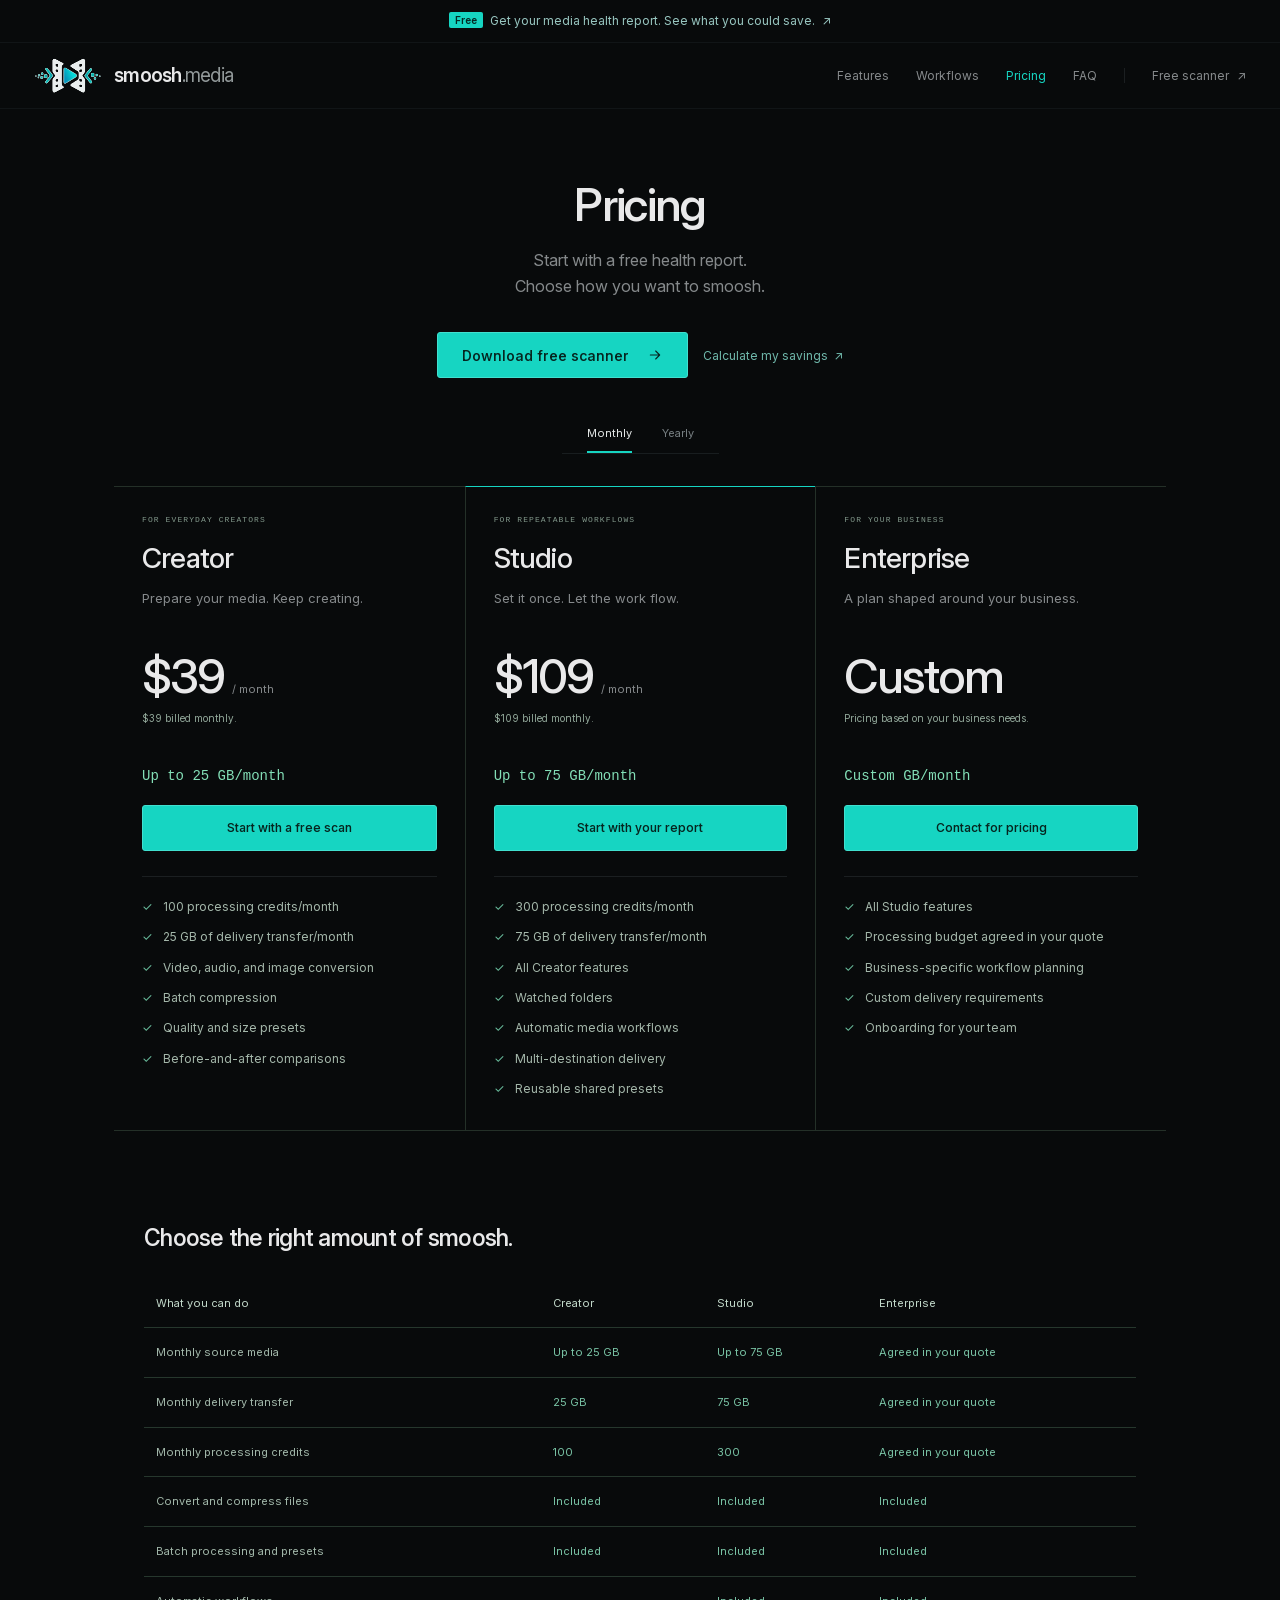
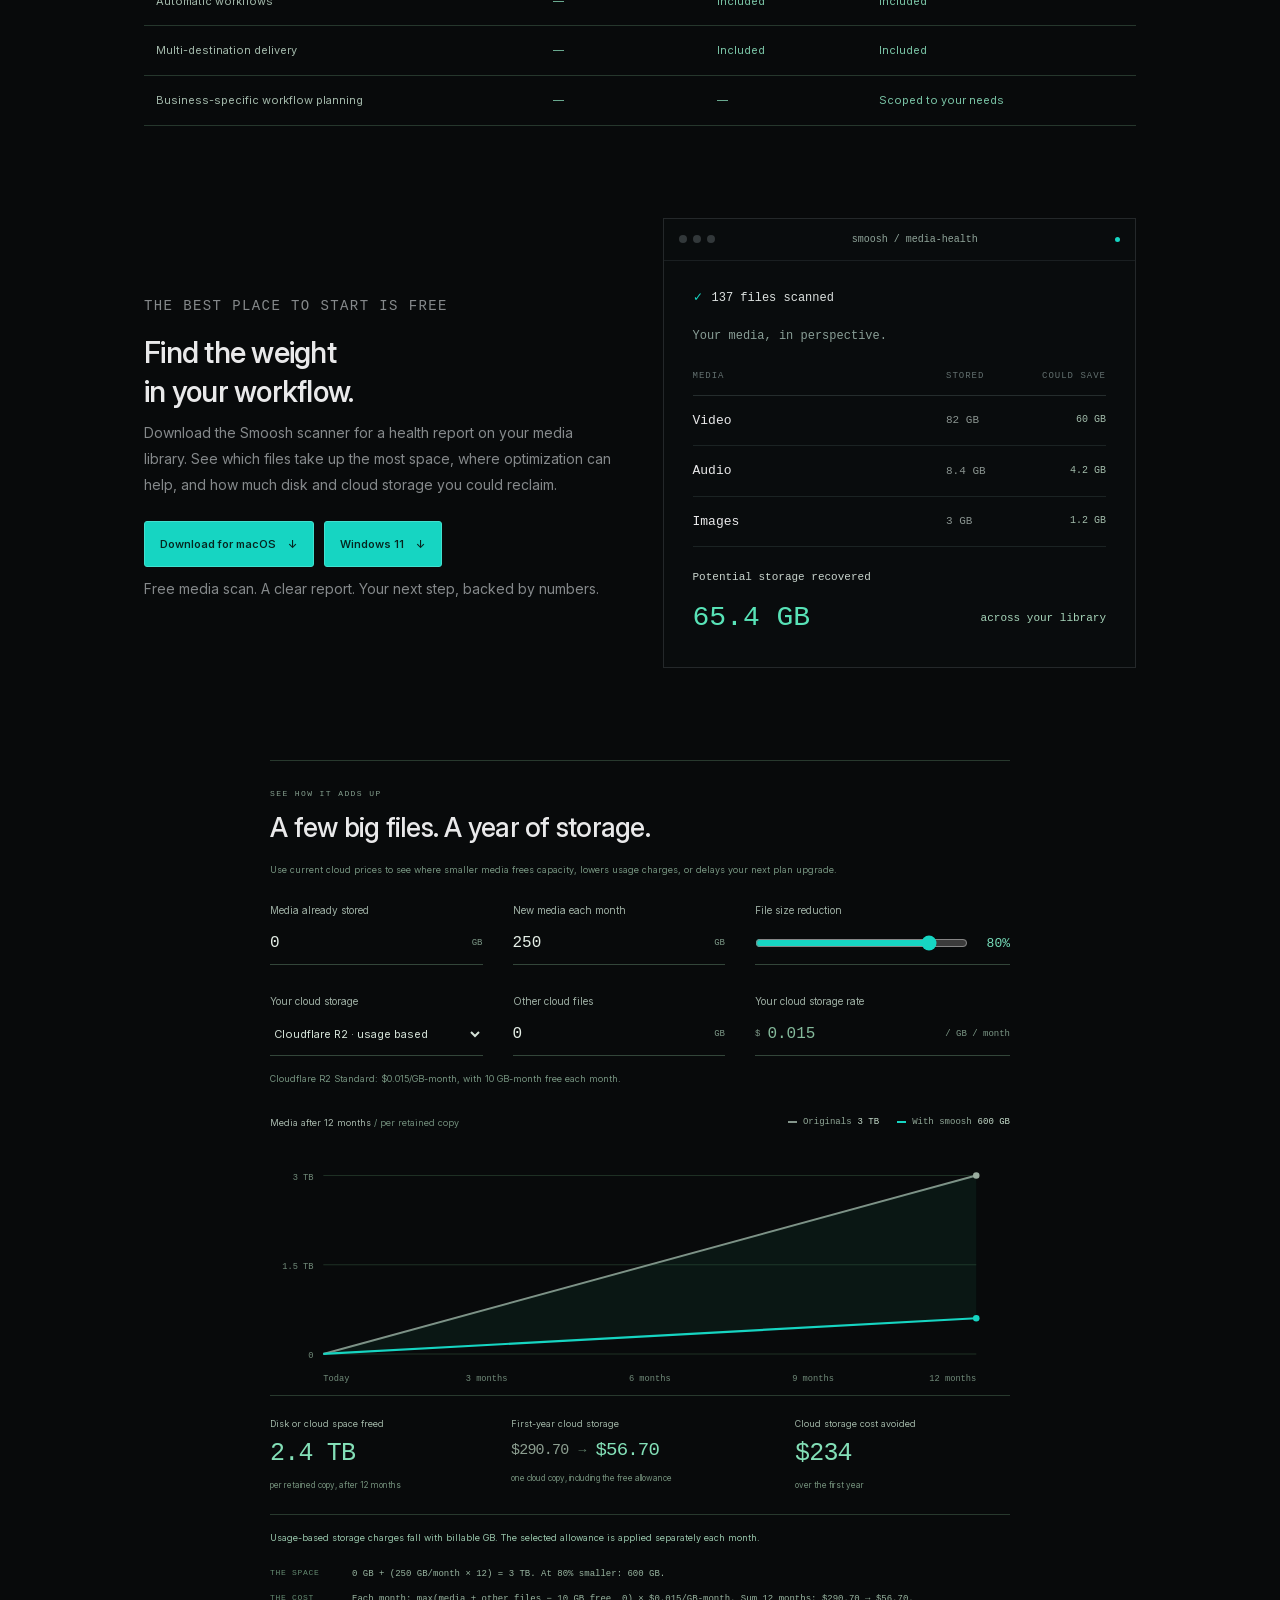
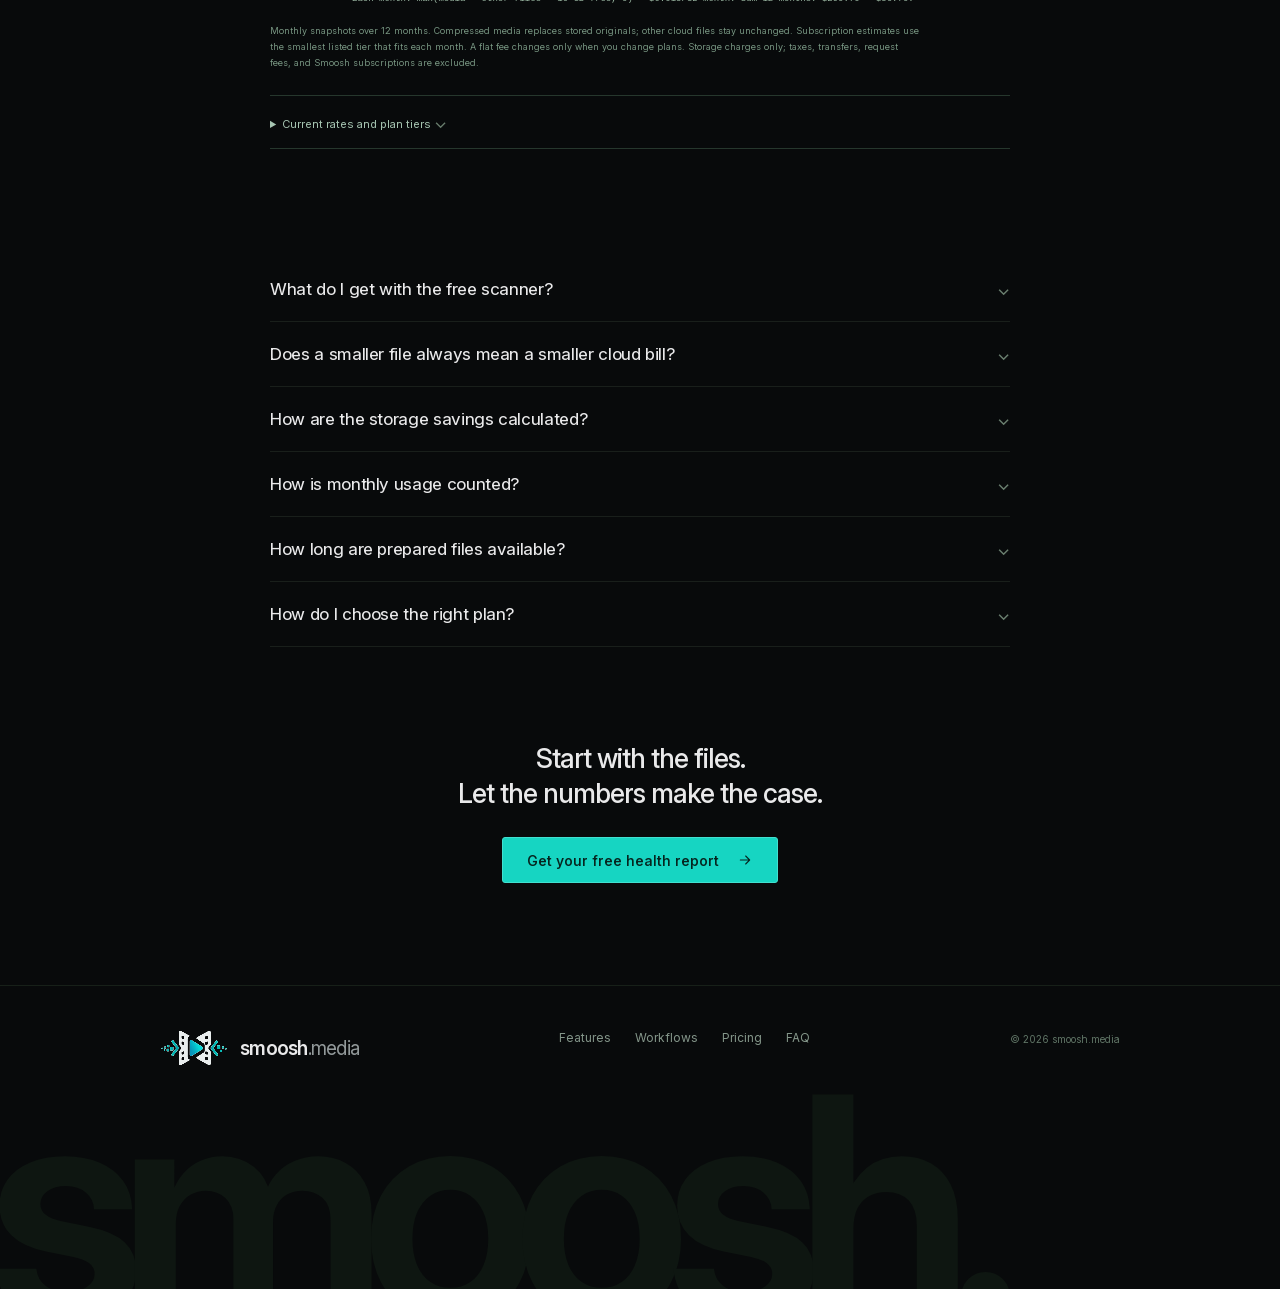
==== pricing.html @ 04876d86 "Publish approved pricing plans, storage calculator, and free scanner promotion" ====
<!doctype html>
<html lang="en">
<head>
  <meta charset="utf-8">
  <meta name="viewport" content="width=device-width, initial-scale=1">
  <meta name="color-scheme" content="dark">
  <meta name="theme-color" content="#090b0c">
  <title>Pricing & free media health scan — smoosh.media</title>
  <meta name="description" content="Convert, compress, and deliver video, audio, and images. Automatically. Start with a free media health report. Compare Smoosh plans and calculate your storage savings.">
  <link rel="canonical" href="https://smoosh.media/pricing.html">
  <meta property="og:type" content="website">
  <meta property="og:site_name" content="smoosh.media">
  <meta property="og:title" content="Pricing & free media health scan — smoosh.media">
  <meta property="og:description" content="Convert, compress, and deliver video, audio, and images. Automatically. Start with a free media health report. Compare Smoosh plans and calculate your storage savings.">
  <meta property="og:url" content="https://smoosh.media/pricing.html">
  <meta property="og:image" content="https://smoosh.media/assets/logo.jpg">
  <meta property="og:image:alt" content="smoosh.media logo: a teal play button between charcoal film strips">
  <meta property="og:image:width" content="1254">
  <meta property="og:image:height" content="1254">
  <meta name="twitter:card" content="summary">
  <link rel="icon" type="image/jpeg" href="assets/logo.jpg">
  <link rel="stylesheet" href="styles.css">
  <script src="pricing.js" defer></script>
</head>
<body>
  <svg class="icon-library" xmlns="http://www.w3.org/2000/svg" aria-hidden="true">
    <symbol id="icon-arrow" viewBox="0 0 24 24"><path d="M5 12h14m-6-6 6 6-6 6"/></symbol>
    <symbol id="icon-video" viewBox="0 0 24 24"><rect x="3" y="5" width="18" height="14" rx="3"/><path d="m10 9 5 3-5 3Z"/></symbol>
    <symbol id="icon-audio" viewBox="0 0 24 24"><path d="M4 10v4m4-7v10m4-14v18m4-14v10m4-7v4"/></symbol>
    <symbol id="icon-image" viewBox="0 0 24 24"><rect x="3" y="3" width="18" height="18" rx="3"/><circle cx="8" cy="8" r="1"/><path d="m3 17 6-6 4 4 3-3 5 5"/></symbol>
    <symbol id="icon-check" viewBox="0 0 24 24"><path d="m5 12 4 4L19 6"/></symbol>
    <symbol id="icon-replay" viewBox="0 0 24 24"><path d="M4 10a8 8 0 1 1 1 7M4 4v6h6"/></symbol>
    <symbol id="icon-github" viewBox="0 0 24 24"><path d="M9 19c-4 1-4-2-6-2m13 5v-3.5c0-1-.3-1.7-.8-2.2 2.8-.3 5.8-1.4 5.8-6.3a5 5 0 0 0-1.3-3.5c.1-.4.6-1.7-.1-3.5 0 0-1.1-.4-3.6 1.3a12 12 0 0 0-6 0C6.5 2.6 5.4 3 5.4 3c-.7 1.8-.2 3.1-.1 3.5A5 5 0 0 0 4 10c0 4.9 3 6 5.8 6.3-.5.5-.8 1.2-.8 2.2V22"/></symbol>
  </svg>
  <a class="skip-link" href="#main">Skip to content</a>
  <div class="announcement"><a href="#free-scan"><span class="new-label">Free</span> Get your media health report. See what you could save. <span aria-hidden="true">↗</span></a></div>
  <header class="site-header">
    <a class="brand" href="./" aria-label="smoosh.media home"><span class="brand-logo" aria-hidden="true"><img src="assets/logo-dark.svg" alt="" width="1080" height="560" decoding="async"></span>smoosh<span class="brand-domain">.media</span></a>
    <nav aria-label="Main navigation"><a href="./#compress">Features</a><a href="./#automate">Workflows</a><a href="pricing.html" aria-current="page">Pricing</a><a href="#faq">FAQ</a><a class="nav-start" href="#free-scan">Free scanner <span aria-hidden="true">↗</span></a></nav>
  </header>
  <main id="main">
    <section class="hero" id="pricing-hero" aria-labelledby="pricing-title">
      <h1 id="pricing-title">Pricing</h1><p>Start with a free health report.<br>Choose how you want to smoosh.</p>
      <div class="hero-actions"><a class="button" href="#free-scan">Download free scanner <svg class="icon" aria-hidden="true"><use href="#icon-arrow"/></svg></a><a class="inline-link" href="#storage-savings">Calculate my savings <span aria-hidden="true">↗</span></a></div>
    </section>
    <div class="workspace-tabs" id="billing" role="group" aria-label="Smoosh billing period"><button type="button" data-billing="monthly" aria-pressed="true">Monthly</button><button type="button" data-billing="annual" aria-pressed="false">Yearly</button></div>
    <section class="use-cases content-width" id="plans" aria-label="Compare Smoosh plans">
      <article class="use-case"><span class="use-case-label">FOR EVERYDAY CREATORS</span><h2>Creator</h2><p>Prepare your media. Keep creating.</p><p class="plan-price"><strong data-plan="creator">$39</strong><span>/ month</span></p><small data-billing-note="creator">$39 billed monthly.</small><p data-allowance="creator">Up to 25 GB/month</p><a class="button" href="#free-scan">Start with a free scan</a><ul><li>100 processing credits/month</li><li>25 GB of delivery transfer/month</li><li>Video, audio, and image conversion</li><li>Batch compression</li><li>Quality and size presets</li><li>Before-and-after comparisons</li></ul></article>
      <article class="use-case"><span class="use-case-label">FOR REPEATABLE WORKFLOWS</span><h2>Studio</h2><p>Set it once. Let the work flow.</p><p class="plan-price"><strong data-plan="studio">$109</strong><span>/ month</span></p><small data-billing-note="studio">$109 billed monthly.</small><p data-allowance="studio">Up to 75 GB/month</p><a class="button" href="#free-scan">Start with your report</a><ul><li>300 processing credits/month</li><li>75 GB of delivery transfer/month</li><li>All Creator features</li><li>Watched folders</li><li>Automatic media workflows</li><li>Multi-destination delivery</li><li>Reusable shared presets</li></ul></article>
      <article class="use-case" id="enterprise-plan"><span class="use-case-label">FOR YOUR BUSINESS</span><h2>Enterprise</h2><p>A plan shaped around your business.</p><p class="plan-price"><strong>Custom</strong></p><small>Pricing based on your business needs.</small><p data-allowance="enterprise">Custom GB/month</p><a class="button" data-enterprise-contact href="mailto:pricing@smoosh.media?subject=Enterprise%20pricing">Contact for pricing</a><ul><li>All Studio features</li><li>Processing budget agreed in your quote</li><li>Business-specific workflow planning</li><li>Custom delivery requirements</li><li>Onboarding for your team</li></ul></article>
    </section>
    <section class="content-width feature-section" id="plan-comparison" aria-labelledby="comparison-title"><div class="feature-copy"><h2 id="comparison-title">Choose the right amount of smoosh.</h2></div><div class="comparison-scroll" tabindex="0"><table><thead><tr><th scope="col">What you can do</th><th scope="col">Creator</th><th scope="col">Studio</th><th scope="col">Enterprise</th></tr></thead><tbody><tr><th scope="row">Monthly source media</th><td>Up to 25 GB</td><td>Up to 75 GB</td><td>Agreed in your quote</td></tr><tr><th scope="row">Monthly delivery transfer</th><td>25 GB</td><td>75 GB</td><td>Agreed in your quote</td></tr><tr><th scope="row">Monthly processing credits</th><td>100</td><td>300</td><td>Agreed in your quote</td></tr><tr><th scope="row">Convert and compress files</th><td>Included</td><td>Included</td><td>Included</td></tr><tr><th scope="row">Batch processing and presets</th><td>Included</td><td>Included</td><td>Included</td></tr><tr><th scope="row">Automatic workflows</th><td>—</td><td>Included</td><td>Included</td></tr><tr><th scope="row">Multi-destination delivery</th><td>—</td><td>Included</td><td>Included</td></tr><tr><th scope="row">Business-specific workflow planning</th><td>—</td><td>—</td><td>Scoped to your needs</td></tr></tbody></table></div></section>
    <section class="feature-section content-width" id="free-scan" aria-labelledby="scan-title">
      <div class="feature-copy"><p class="storage-eyebrow">THE BEST PLACE TO START IS FREE</p><h2 id="scan-title">Find the weight<br>in your workflow.</h2><p>Download the Smoosh scanner for a health report on your media library. See which files take up the most space, where optimization can help, and how much disk and cloud storage you could reclaim.</p><div class="hero-actions"><a class="button" href="https://downloads.smoosh.media/smoosh-scan-macos.dmg">Download for macOS <span aria-hidden="true">↓</span></a><a class="button" href="https://downloads.smoosh.media/smoosh-scan-windows-11.exe">Windows 11 <span aria-hidden="true">↓</span></a></div><p class="storage-model-note">Free media scan. A clear report. Your next step, backed by numbers.</p></div>
      <div class="workflow-screen" aria-label="Media health report example"><div class="window-bar"><span class="window-dots" aria-hidden="true"><i></i><i></i><i></i></span><h3>smoosh / media-health</h3><span class="status-dot" aria-hidden="true"></span></div><div class="terminal-body"><p class="terminal-command"><span aria-hidden="true">✓</span> 137 files scanned</p><p class="terminal-heading">Your media, in perspective.</p><div class="queue"><div class="queue-header"><span>MEDIA</span><span>STORED</span><span>COULD SAVE</span></div><div class="queue-row"><span>Video</span><span class="queue-size">82 GB</span><span class="queue-state">60 GB</span></div><div class="queue-row"><span>Audio</span><span class="queue-size">8.4 GB</span><span class="queue-state">4.2 GB</span></div><div class="queue-row"><span>Images</span><span class="queue-size">3 GB</span><span class="queue-state">1.2 GB</span></div></div><div class="terminal-result"><p>Potential storage recovered</p><p class="result-sizes"><strong>65.4 GB</strong><span class="saved-label">across your library</span></p></div></div></div>
    </section>
    <section class="feature-section content-width" id="pricing-savings" aria-label="Storage savings calculator">
      <div class="storage-calculator" id="storage-savings" aria-labelledby="storage-title">
        <p class="storage-eyebrow">SEE HOW IT ADDS UP</p>
        <h2 id="storage-title">A few big files. A year of storage.</h2><p class="storage-model-note">Use current cloud prices to see where smaller media frees capacity, lowers usage charges, or delays your next plan upgrade.</p>
        <div class="storage-inputs">
          <label for="storage-existing">Media already stored<span class="storage-input-line"><input id="storage-existing" type="number" min="0" max="1000000" step="any" value="0" inputmode="decimal"><span>GB</span></span></label>
          <label for="storage-volume">New media each month<span class="storage-input-line"><input id="storage-volume" type="number" min="0" max="1000000" step="any" value="250" inputmode="decimal"><span>GB</span></span></label>
          <label for="storage-reduction">File size reduction<span class="storage-range-line"><input id="storage-reduction" type="range" min="0" max="95" step="1" value="80"><output for="storage-reduction" id="storage-reduction-value">80%</output></span></label>
          <label for="storage-provider">Your cloud storage<span class="storage-input-line"><select id="storage-provider"><option value="r2">Cloudflare R2 · usage based</option><option value="google">Google Drive / Google One</option><option value="icloud">Apple iCloud+</option><option value="dropbox">Dropbox</option><option value="custom">My own usage rate</option></select></span></label>
          <label for="storage-other">Other cloud files<span class="storage-input-line"><input id="storage-other" type="number" min="0" max="1000000" step="any" value="0" inputmode="decimal"><span>GB</span></span></label>
          <label for="storage-rate" id="storage-rate-control">Your cloud storage rate<span class="storage-input-line"><span>$</span><input id="storage-rate" type="number" min="0" max="100" step="any" value="0.015" inputmode="decimal" readonly><span>/ GB / month</span></span></label>
          <div id="storage-flat-control" hidden><span class="use-case-label">MONTH-12 PLAN PRICE</span><p id="storage-monthly-plan-price">Monthly subscription</p><small>Originals → with smoosh. Full plan fees.</small></div>
        </div>
        <p class="storage-model-note" id="storage-provider-details">Cloudflare R2 Standard: $0.015/GB-month, with 10 GB-month free each month.</p>
        <p id="storage-input-status" class="storage-input-status" role="status"></p>
        <details id="storage-custom-plan" hidden><summary>Add your subscription tier <span aria-hidden="true">⌄</span></summary><p class="storage-model-note">Use the capacity and monthly price from your provider for a plan not listed here.</p><div class="storage-inputs"><label for="storage-quoted-capacity">Plan capacity<span class="storage-input-line"><input id="storage-quoted-capacity" type="number" min="1" max="10000000" step="any" placeholder="Capacity in GB" inputmode="decimal"><span>GB</span></span></label><label for="storage-quoted-price">Monthly plan price<span class="storage-input-line"><span>$</span><input id="storage-quoted-price" type="number" min="0" max="1000000" step="any" placeholder="Your monthly fee" inputmode="decimal"></span></label></div></details>
        <figure class="storage-growth">
          <figcaption><span>Media after 12 months <span class="storage-per-copy">/ per retained copy</span></span><span class="storage-legend"><span><i class="original-key"></i>Originals <strong id="storage-original-total">3 TB</strong></span><span><i class="compressed-key"></i>With smoosh <strong id="storage-compressed-total">600 GB</strong></span></span></figcaption>
          <svg class="storage-chart" viewBox="0 0 680 230" role="img" aria-labelledby="storage-chart-title storage-chart-description">
            <title id="storage-chart-title">Storage growth over one year</title>
            <desc id="storage-chart-description">At 250 GB of new media each month and 80% smaller files, original media reaches 3 TB after twelve months. With smoosh it reaches 600 GB.</desc>
            <g class="storage-grid"><path d="M49 28H649M49 110H649M49 192H649"/></g>
            <g class="storage-axis"><text x="40" y="32" text-anchor="end" id="storage-axis-top">3 TB</text><text x="40" y="114" text-anchor="end" id="storage-axis-middle">1.5 TB</text><text x="40" y="196" text-anchor="end">0</text><text x="49" y="217">Today</text><text x="199" y="217" text-anchor="middle">3 months</text><text x="349" y="217" text-anchor="middle">6 months</text><text x="499" y="217" text-anchor="middle">9 months</text><text x="649" y="217" text-anchor="end">12 months</text></g>
            <path class="storage-original-line" d="M49 192L649 28"/>
            <path class="storage-saved-area" id="storage-saved-area" d="M49 192L649 28L649 159.2Z"/>
            <path class="storage-compressed-line" id="storage-compressed-line" d="M49 192L649 159.2"/>
            <circle class="storage-original-dot" cx="649" cy="28" r="3"/><circle class="storage-compressed-dot" id="storage-compressed-dot" cx="649" cy="159.2" r="3"/>
          </svg>
        </figure>
        <div class="storage-results" aria-live="polite" aria-atomic="true">
          <div><span>Disk or cloud space freed</span><strong id="storage-space-saved">2.4 TB</strong><small>per retained copy, after 12 months</small></div>
          <div><span>First-year cloud storage</span><strong class="storage-cost-comparison"><span id="storage-original-cost">$290.70</span><span aria-hidden="true">→</span><span id="storage-compressed-cost">$56.70</span></strong><small id="storage-cost-context">one cloud copy, at the selected rate</small></div>
          <div><span>Cloud storage cost avoided</span><strong id="storage-cost-saved">$234</strong><small id="storage-savings-context">over the first year</small></div>
        </div>
        <p class="storage-model-note" id="storage-plan-result"></p>
        <div class="storage-math">
          <p><span>THE SPACE</span><span id="storage-space-equation">250 GB/month × 12 = 3 TB. At 80% smaller, keep 600 GB.</span></p>
          <p><span>THE COST</span><span id="storage-cost-equation">Monthly stored GB above the 10 GB allowance × $0.015, summed over 12 months.</span></p>
        </div>
        <p class="storage-model-note">Monthly snapshots over 12 months. Compressed media replaces stored originals; other cloud files stay unchanged. Subscription estimates use the smallest listed tier that fits each month. A flat fee changes only when you change plans. Storage charges only; taxes, transfers, request fees, and Smoosh subscriptions are excluded.</p>
        <details id="storage-sources"><summary>Current rates and plan tiers <span aria-hidden="true">⌄</span></summary><p class="storage-model-note">US prices in USD, monthly billing. Verified November 2, 2026. Provider bundles may include benefits beyond storage.</p><div class="comparison-scroll" tabindex="0"><table><thead><tr><th scope="col">Provider</th><th scope="col">Capacity / monthly price</th><th scope="col">Source</th></tr></thead><tbody id="storage-rate-rows"></tbody></table></div></details>
      </div>
    </section>
    <section class="faq content-width" id="faq" aria-label="Pricing questions">
      <details><summary>What do I get with the free scanner?<span aria-hidden="true">⌄</span></summary><p>A health report for your media library: file sizes and formats, the biggest optimization opportunities, and potential disk and cloud-storage savings. Download it for macOS or Windows 11.</p></details>
      <details><summary>Does a smaller file always mean a smaller cloud bill?<span aria-hidden="true">⌄</span></summary><p>With usage-based storage, reducing billable storage can lower charges directly. With Google One, iCloud+, and Dropbox, savings depend on moving to a smaller tier or delaying an upgrade. Staying on the same flat-fee plan gives you more headroom at the same price.</p></details>
      <details><summary>How are the storage savings calculated?<span aria-hidden="true">⌄</span></summary><p>The calculator retains each monthly batch through month 12, applies your chosen size reduction to media, and keeps other cloud files unchanged. It prices each monthly snapshot using the selected provider. The equations and source prices are shown with the results.</p></details>
      <details><summary>How is monthly usage counted?<span aria-hidden="true">⌄</span></summary><p>Source GB count each processing run before compression. Delivery GB count every copy sent to a destination. Each conversion uses at least one processing credit; longer conversions use more. All allowances reset monthly, including on yearly plans. Additional usage is agreed before processing.</p></details>
      <details><summary>How long are prepared files available?<span aria-hidden="true">⌄</span></summary><p>Prepared files are available for delivery for 48 hours. Completed deliveries stay in the destinations you choose.</p></details>
      <details><summary>How do I choose the right plan?<span aria-hidden="true">⌄</span></summary><p>Creator is for preparing media on demand, with batch processing and quality presets. Studio adds watched folders, automatic workflows, shared presets, and multi-destination delivery. Enterprise is priced around your business needs, media volume, and delivery requirements. The free scanner is available separately to help you understand your library first.</p></details>
    </section>
    <section class="closing content-width"><h2>Start with the files.<br>Let the numbers make the case.</h2><a class="button" href="#free-scan">Get your free health report <svg class="icon" aria-hidden="true"><use href="#icon-arrow"/></svg></a></section>
  </main>
  <footer class="site-footer"><div class="footer-inner"><a class="brand" href="./"><span class="brand-logo" aria-hidden="true"><img src="assets/logo-dark.svg" alt="" width="1080" height="560" decoding="async"></span>smoosh<span class="brand-domain">.media</span></a><div><a href="./#compress">Features</a><a href="./#automate">Workflows</a><a href="pricing.html">Pricing</a><a href="#faq">FAQ</a></div><span>© 2026 smoosh.media</span></div><span class="footer-wordmark" aria-hidden="true">smoosh.</span></footer>
</body>
</html>
---- styles.css ----
@font-face {
  font-family: Inter;
  src: url('assets/InterVariable.woff2') format('woff2');
  font-weight: 100 900;
  font-style: normal;
  font-display: swap;
}
:root {
  color-scheme: dark;
  --bg: #080a0b;
  --text: #e9e9ea;
  --muted: #85898b;
  --line: #1b1f21;
  --teal: #16d5c2;
  --mono: 'SFMono-Regular', Consolas, 'Liberation Mono', monospace;
  font-family: Inter, system-ui, sans-serif;
  background: var(--bg);
  color: var(--text);
  font-synthesis: none;
  -webkit-text-size-adjust: 100%;
}
* { box-sizing: border-box; }
html { scroll-behavior: smooth; scroll-padding-top: 40px; }
body { margin: 0; }
button, a, summary { -webkit-tap-highlight-color: transparent; }
button { font: inherit; color: inherit; }
button, summary { cursor: pointer; }
a { color: inherit; text-decoration: none; }
a:focus-visible, button:focus-visible, summary:focus-visible { outline: 2px solid var(--teal); outline-offset: 5px; }
p, h1, h2 { margin: 0; }
.icon-library { position: absolute; width: 0; height: 0; overflow: hidden; }
.icon { width: 19px; height: 19px; fill: none; stroke: currentColor; stroke-width: 1.6; stroke-linecap: round; stroke-linejoin: round; flex-shrink: 0; }
.skip-link { position: absolute; top: -80px; left: 20px; z-index: 10; padding: 12px; background: var(--teal); color: #031c18; }
.skip-link:focus { top: 8px; }
.announcement { min-height: 43px; padding: 12px 20px; border-bottom: 1px solid #111517; text-align: center; font-size: 12px; color: #98c6c0; }
.announcement a { display: inline-flex; align-items: center; justify-content: center; gap: 7px; }
.announcement a:hover { color: #d6ece9; }
.new-label { background: var(--teal); color: #042924; padding: 2px 6px; font-size: 10px; font-weight: 600; border-radius: 2px; }
.site-header { min-height: 66px; padding: 0 34px; border-bottom: 1px solid #111517; display: flex; align-items: center; justify-content: space-between; gap: 25px; }
.brand { display: inline-flex; align-items: center; font-size: 19px; font-weight: 600; letter-spacing: -.75px; white-space: nowrap; }
/* The original artwork is embedded in a transparent, dark-background SVG. */
.brand-logo, .mini-mark { position: relative; display: inline-block; overflow: hidden; flex-shrink: 0; aspect-ratio: 1080 / 560; }
.brand-logo { width: 68px; margin-right: 12px; }
.brand-logo img, .mini-mark img { display: block; width: 100%; height: 100%; object-fit: contain; }
.brand-domain { color: #92999a; font-weight: 400; }
.site-header nav { display: flex; align-items: center; gap: 27px; font-size: 12px; color: var(--muted); }
nav a:hover, .footer-inner a:hover { color: var(--text); }
.nav-start { border-left: 1px solid var(--line); padding-left: 27px; }
.nav-start span { margin-left: 5px; }
.hero { text-align: center; padding: 62px 24px 0; }
.hero h1 { font-size: clamp(28px, 3.1vw, 35px); line-height: 1.25; font-weight: 550; letter-spacing: -1.25px; }
.hero>p { margin-top: 13px; font-size: 16px; line-height: 1.65; color: var(--muted); }
.hero-actions { display: flex; align-items: stretch; justify-content: center; gap: 15px; margin-top: 33px; }
.format-command { display: inline-flex; align-items: center; justify-content: center; gap: 12px; padding: 0 18px; border: 1px solid #181d1f; color: #a5aaab; font: 13px var(--mono); }
.format-command .icon { width: 16px; height: 16px; color: #7d9290; }
.format-command>span { color: #444f50; }
.button { display: inline-flex; justify-content: center; align-items: center; gap: 18px; min-height: 46px; padding: 0 24px; border: 1px solid #41e0cf; border-radius: 3px; background: var(--teal); color: #06251f; font-size: 14px; font-weight: 550; transition: background .15s; }
.button:hover { background: #50e4d3; }
.button .icon { width: 16px; height: 16px; }
.workflow-section { max-width: 688px; margin: 68px auto 0; padding: 0 24px; text-align: center; }
.workflow-screen { text-align: left; border: 1px solid #24282a; background: #090c0d; }
.window-bar { display: flex; align-items: center; justify-content: space-between; height: 42px; padding: 0 15px; border-bottom: 1px solid #1a1f21; }
.window-dots { display: flex; align-items: center; gap: 6px; }
.window-dots i { width: 8px; height: 8px; border-radius: 50%; background: #32383a; }
.window-bar h2 { font: 11px var(--mono); font-weight: 400; color: #828a8d; }
.icon-button { width: 28px; height: 28px; border: 0; background: transparent; display: grid; place-items: center; padding: 0; color: #899294; font-size: 15px; }
.icon-button:hover { color: var(--teal); }
.workspace-tabs { display: flex; align-items: center; padding: 0 22px; gap: 22px; border-bottom: 1px solid #181d1f; min-height: 42px; }
.workspace-tabs button { padding: 13px 0 11px; border: 0; border-bottom: 2px solid transparent; background: none; color: #777f82; font-size: 11px; }
.workspace-tabs button[aria-pressed=true] { color: #e4e8e7; border-color: var(--teal); }
.workspace-tabs button:hover { color: #e4e8e7; }
.workspace-location { margin-left: auto; font: 9px var(--mono); color: #606b70; }
.terminal-body { padding: 27px 29px 26px; font: 14px/1.65 var(--mono); }
.terminal-command { display: flex; gap: 9px; align-items: center; min-height: 23px; color: #dce1df; white-space: nowrap; }
.terminal-command>span:first-child { color: var(--teal); }
.cursor { display: inline-block; background: #a3b2ad; width: 6px; height: 14px; animation: blink 1.2s steps(1) infinite; margin-left: -4px; }
.terminal-heading { font-size: 12px; margin-top: 16px; color: #899e96; min-height: 20px; }
.terminal-marker { margin-right: 5px; color: var(--teal); }
.queue { margin-top: 22px; }
.queue-header, .queue-row { display: grid; grid-template-columns: minmax(0, 1fr) 70px 76px; align-items: center; column-gap: 14px; }
.queue-header { font-size: 9px; letter-spacing: 1px; color: #63706f; padding-bottom: 11px; border-bottom: 1px solid #252d2d; }
.queue-header>span:last-child { text-align: right; }
.queue-row { padding: 14px 0; border-bottom: 1px solid #1b2323; font-size: 13px; }
.queue-file { min-width: 0; display: flex; gap: 9px; align-items: center; }
.file-name { overflow: hidden; text-overflow: ellipsis; white-space: nowrap; }
.row-marker { color: #61716b; width: 11px; flex-shrink: 0; }
.queue-size { color: #89938f; font-size: 11px; }
.queue-state { color: #a0baa9; font-size: 10px; text-align: right; }
.queue-row[data-state=done] .row-marker { color: #48d5ad; }
.queue-row[data-state=active] .queue-state, .queue-row[data-state=active] .row-marker { color: var(--teal); }
.queue-row[data-state=queued] { color: #818986; }
.queue-row[data-state=queued] .queue-state { color: #656f6d; }
.encoding { margin-top: 21px; }
.encoding-label { display: flex; align-items: center; justify-content: space-between; font-size: 10px; color: #a2b2a9; }
.encoding-track { height: 3px; margin-top: 9px; background: #25302d; }
#encoding-progress { width: 100%; height: 100%; background: #35cba2; transition: width .2s linear; }
.terminal-result { margin-top: 21px; min-height: 64px; }
.terminal-result>p:first-child { font-size: 11px; color: #c9d4cd; }
.result-sizes { display: flex; align-items: center; gap: 12px; margin-top: 9px; }
.result-sizes>span:first-child { color: #798980; }
.result-sizes .icon { width: 13px; height: 13px; color: #788d82; }
.result-sizes strong { font-weight: 400; color: #58e3b7; }
.saved-label { margin-left: auto; color: #a8d7bb; font-size: 11px; }
.terminal-finish { font-size: 11px; color: #84968a; min-height: 17px; }
.workspace-footer { display: flex; align-items: center; justify-content: space-between; gap: 12px; border-top: 1px solid #1e2823; padding: 11px 20px; font: 9px var(--mono); color: #849b8c; }
.workspace-footer>span { display: flex; align-items: center; gap: 7px; }
.status-dot { display: inline-block; width: 5px; height: 5px; border-radius: 50%; background: var(--teal); flex-shrink: 0; }
.text-button { display: inline-flex; align-items: center; gap: 6px; padding: 4px 0; border: 0; background: none; color: #9ba9a1; font: 9px var(--mono); }
.text-button:hover { color: var(--teal); }
.text-button .icon { width: 11px; height: 11px; }
.workspace-cta { margin-top: 39px; font-size: 13px; min-height: 43px; }
.content-width { max-width: 788px; padding: 0 24px; margin-left: auto; margin-right: auto; }
.use-cases { display: grid; grid-template-columns: repeat(3, minmax(0, 1fr)); margin-top: 81px; }
.use-case { display: flex; flex-direction: column; padding: 24px 22px 24px 0; border-top: 1px solid #243028; border-bottom: 1px solid #243028; }
.use-case + .use-case { padding-left: 22px; border-left: 1px solid #243028; }
.use-case:last-child { padding-right: 0; }
.use-case-label { font: 8px var(--mono); letter-spacing: 1.1px; color: #82988b; }
.use-case h2 { margin-top: 14px; font-size: 16px; font-weight: 500; letter-spacing: -.4px; line-height: 1.4; }
.use-case p { margin-top: 11px; margin-bottom: 17px; color: var(--muted); font-size: 11px; line-height: 1.8; }
.use-case-link { margin-top: auto; color: #70b9ac; font-size: 9px; line-height: 1.6; }
.use-case-link>span { margin-left: 3px; }
.use-case:hover .use-case-link { color: var(--teal); }
.feature-section { margin-top: 92px; }
.film-visual { border: 1px solid #1d2523; }
.film-topline { display: flex; justify-content: space-between; align-items: center; gap: 10px; min-height: 37px; padding: 0 15px; font: 9px var(--mono); color: #8c9993; border-bottom: 1px solid #202b25; }
.film-topline>span:last-child { color: #667a6d; }
.film-stage { position: relative; overflow: hidden; aspect-ratio: 16/8; background: #090f10; }
.film-stage video { display: block; width: 100%; height: 100%; object-fit: cover; }
.film-stage::after { content: ''; position: absolute; inset: 0; background: linear-gradient(transparent 50%, #040a09b3); pointer-events: none; }
.film-scene { position: absolute; top: 16px; left: 16px; z-index: 1; padding: 7px 10px; background: #080f0bd9; color: #c8e4d7; font: 8px var(--mono); letter-spacing: 1px; pointer-events: none; }
.film-corner { position: absolute; width: 13px; height: 13px; border-color: #548676; border-style: solid; opacity: .7; }
.film-corner-tl { top: 16px; left: 16px; border-width: 1px 0 0 1px; }
.film-corner-br { bottom: 16px; right: 16px; border-width: 0 1px 1px 0; }
.film-caption { position: absolute; z-index: 1; bottom: 28px; left: 27px; right: 27px; display: flex; align-items: end; justify-content: space-between; color: #9ec7b7; font-size: 12px; line-height: 1.7; }
.film-caption strong { font-weight: 450; font-size: 19px; color: #d8e9df; letter-spacing: -.4px; }
.film-toggle { color: #b1cabe; background: #08110d7a; }
.film-stats { display: flex; justify-content: space-between; gap: 10px; align-items: center; padding: 14px 16px; font: 11px var(--mono); border-top: 1px solid #202b25; }
.film-stats>span:first-child { display: flex; align-items: center; gap: 12px; color: #88998d; }
.film-stats strong { color: #c4ddca; font-weight: 400; }
.film-saving { display: inline-flex; align-items: center; gap: 7px; font-size: 10px; color: #55cda6; }
.film-saving .icon { width: 13px; height: 13px; }
.feature-copy { margin-top: 27px; }
.feature-copy h2 { font-size: 23px; font-weight: 550; letter-spacing: -.75px; line-height: 1.35; }
.feature-copy p { font-size: 14px; line-height: 1.85; color: var(--muted); margin-top: 9px; max-width: 690px; }
.inline-link { display: inline-flex; align-items: center; gap: 6px; font-size: 12px; color: #70b9ac; margin-top: 13px; }
.inline-link:hover { color: var(--teal); }
.automation-visual { border: 1px solid #1e2523; }
.automation-header { border-bottom: 1px solid #202724; padding: 14px 20px; display: flex; justify-content: space-between; align-items: center; font: 10px var(--mono); color: #b0bcb2; }
.automation-header>span:first-child { display: flex; align-items: center; gap: 8px; }
.automation-state { color: #6daf91; font-size: 8px; letter-spacing: 1px; }
.pipeline { display: flex; align-items: flex-start; justify-content: center; padding: 28px 24px 30px; }
.pipeline-step { flex-shrink: 0; display: flex; flex-direction: column; align-items: center; text-align: center; gap: 14px; }
.pipeline-glyph { display: grid; place-items: center; height: 72px; }
.pipeline-glyph>.icon { width: 24px; height: 24px; color: #a3b4a9; }
.pipeline-step>span:not(.mini-mark) { font-size: 11px; color: #b6c8bb; }
.pipeline-step small { font: 8px var(--mono); color: #687d6f; margin-top: -5px; }
.mini-mark { width: 68px; }
.pipeline-line { height: 1px; max-width: 110px; flex: 1; background: #283a30; margin: 36px 12px 0; position: relative; overflow: visible; }
.pipeline-line i { position: absolute; top: 50%; left: 0; width: min(var(--pulse-width), 100%); height: var(--pulse-height); background: #4ad3a9; transform: translateY(-50%); animation: travel var(--travel-duration) linear infinite; }
.pipeline-incoming { --pulse-width: 28px; --pulse-height: 7px; --travel-duration: 4.6s; }
.pipeline-outgoing { margin-right: 0; --pulse-width: 8px; --pulse-height: 3px; --travel-duration: 1.1s; }
.pipeline-outgoing i:nth-child(2) { animation-delay: -.55s; }
.distribution-map { display: block; width: 133px; height: 72px; }
.distribution-packet { fill: #4ad3a9; transform: translate(20px,36px); }
.packet-social { animation: distribute-social 1.5s linear infinite; animation-delay: -.2s; }
.packet-web { animation: distribute-web 1.2s linear infinite; animation-delay: -.6s; }
.packet-clients { animation: distribute-clients 1.5s linear infinite; animation-delay: -.9s; }
@keyframes distribute-social { 0% { transform: translate(0px,36px); opacity: 0; } 15% { opacity: 1; } 30% { transform: translate(20px,36px); } 65% { transform: translate(20px,12px); } 90% { opacity: 1; } 100% { transform: translate(50px,12px); opacity: 0; } }
@keyframes distribute-web { 0% { transform: translate(0px,36px); opacity: 0; } 15%,85% { opacity: 1; } 100% { transform: translate(50px,36px); opacity: 0; } }
@keyframes distribute-clients { 0% { transform: translate(0px,36px); opacity: 0; } 15% { opacity: 1; } 30% { transform: translate(20px,36px); } 65% { transform: translate(20px,60px); } 90% { opacity: 1; } 100% { transform: translate(50px,60px); opacity: 0; } }
.activity-feed { padding: 0 20px 5px; }
.activity-row { display: flex; align-items: center; gap: 25px; border-top: 1px solid #1c2721; padding: 13px 0; font: 9px var(--mono); color: #8ca091; animation: feed-entry 8s infinite; }
.activity-row:nth-child(2) { animation-delay: .3s; }
.activity-row:nth-child(3) { animation-delay: .6s; }
.feed-time { font-size: 8px; color: #586e5f; width: 57px; }
.activity-check { color: #53c499; margin-right: 6px; }
.activity-row>span:last-child { margin-left: auto; font-size: 8px; color: #677f6e; }
.storage-calculator { margin-top: 38px; padding-top: 28px; border-top: 1px solid #28392e; }
.storage-eyebrow { font: 8px var(--mono); letter-spacing: 1.4px; color: #85a08f; }
.storage-calculator h3 { margin: 12px 0 0; font-size: 23px; font-weight: 500; letter-spacing: -.65px; line-height: 1.35; }
.storage-inputs { display: grid; grid-template-columns: 1fr 1fr 1.2fr; gap: 30px; margin-top: 26px; }
.storage-inputs>label { min-width: 0; color: #9eafa4; font-size: 10px; }
.storage-input-line, .storage-range-line { display: flex; align-items: center; gap: 7px; min-height: 42px; margin-top: 7px; border-bottom: 1px solid #33463a; }
.storage-input-line input { min-width: 0; width: 100%; padding: 9px 0; border: 0; border-radius: 0; background: transparent; color: #e4eee6; font: 16px var(--mono); appearance: textfield; }
.storage-input-line input::-webkit-inner-spin-button, .storage-input-line input::-webkit-outer-spin-button { appearance: none; margin: 0; }
.storage-input-line>span { white-space: nowrap; font: 9px var(--mono); color: #7c9887; }
.storage-input-line input:focus-visible, .storage-range-line input:focus-visible { outline: 1px solid var(--teal); outline-offset: 4px; }
.storage-range-line input { min-width: 0; width: 100%; height: 20px; margin: 0; accent-color: var(--teal); cursor: pointer; }
.storage-range-line output { min-width: 35px; text-align: right; color: #77ddba; font: 13px var(--mono); }
.storage-input-status { margin-top: 10px; color: #c2a87b; font-size: 10px; line-height: 1.7; }
.storage-input-status:empty { display: none; }
.storage-growth { margin: 30px 0 0; }
.storage-growth figcaption { display: flex; justify-content: space-between; gap: 20px; align-items: start; font-size: 9px; color: #a8b9ad; }
.storage-per-copy { color: #718d7b; }
.storage-legend { display: flex; gap: 18px; font: 9px var(--mono); }
.storage-legend>span { display: flex; align-items: center; gap: 6px; white-space: nowrap; color: #90a797; }
.storage-legend strong { color: #c6ddcc; font-weight: 400; }
.storage-legend i { width: 9px; height: 2px; }
.original-key { background: #84958b; }.compressed-key { background: var(--teal); }
.storage-chart { display: block; width: 100%; height: auto; overflow: visible; margin-top: 17px; }
.storage-grid { stroke: #1e3024; fill: none; stroke-width: 1; }
.storage-axis { fill: #718b7a; font: 8px var(--mono); }
.storage-original-line { fill: none; stroke: #84958b; stroke-width: 1.8; }
.storage-compressed-line { fill: none; stroke: var(--teal); stroke-width: 2; }
.storage-saved-area { fill: #1a6c4e; opacity: .13; }
.storage-original-dot { fill: #9aad9f; }.storage-compressed-dot { fill: var(--teal); }
.storage-results { display: grid; grid-template-columns: 1fr 1.2fr 1fr; gap: 26px; padding: 22px 0; border-top: 1px solid #28392e; border-bottom: 1px solid #28392e; }
.storage-results>div { display: flex; flex-direction: column; gap: 10px; min-width: 0; }
.storage-results>div>span { color: #a1b6a7; font-size: 9px; }
.storage-results strong { color: #83dfb7; font: 25px/1.2 var(--mono); letter-spacing: -.8px; }
.storage-results small { color: #728e7a; font-size: 8px; line-height: 1.6; }
.storage-results .storage-cost-comparison { display: flex; align-items: center; gap: 10px; font-size: 19px; white-space: nowrap; }
.storage-cost-comparison>span:first-child { color: #8c9e90; font-size: 15px; }
.storage-cost-comparison>span:nth-child(2) { color: #5c7a66; font-size: 13px; }
.storage-math { padding-top: 20px; }
.storage-math p { display: grid; grid-template-columns: 66px 1fr; gap: 16px; font: 9px/1.85 var(--mono); color: #98b5a0; }
.storage-math p+p { margin-top: 8px; }
.storage-math p>span:first-child { color: #648a71; font-size: 8px; letter-spacing: .7px; }
.storage-model-note { max-width: 650px; margin-top: 15px; color: #779581; font-size: 9px; line-height: 1.8; }
.batch-section { margin-top: 88px; }
.batch-visual { padding: 0 22px; border-top: 1px solid #27352c; border-bottom: 1px solid #27352c; }
.batch-title { display: flex; justify-content: space-between; padding: 19px 0; border-bottom: 1px solid #27352c; font: 10px var(--mono); color: #9eb5a4; }
.batch-title>span:last-child { color: #576f5f; }
.batch-line { display: grid; grid-template-columns: minmax(0, 1fr) 40px minmax(0, 1fr) 15px; align-items: center; gap: 20px; padding: 20px 0; border-bottom: 1px solid #18251c; font: 11px var(--mono); color: #819787; }
.batch-line:last-child { border-bottom: 0; }
.batch-line>span:nth-child(3) { color: #c0d4c3; }
.batch-line .icon { width: 13px; height: 13px; color: #53d19e; animation: file-complete 7s infinite; }
.batch-line:nth-child(3) .icon { animation-delay: .5s; }
.batch-line:nth-child(4) .icon { animation-delay: 1s; }
.batch-arrow { color: #466b53; }
.faq { margin-top: 108px; }
.faq details { border-bottom: 1px solid #191f1b; }
.faq summary { display: flex; align-items: center; justify-content: space-between; gap: 20px; padding: 22px 0; list-style: none; font-size: 17px; font-weight: 450; letter-spacing: -.35px; }
summary::-webkit-details-marker { display: none; }
summary>span { color: #6a7f6f; font-size: 17px; transition: transform .2s; }
details[open] summary>span { transform: rotate(180deg); }
details p { color: var(--muted); font-size: 13px; line-height: 1.8; padding: 0 35px 24px 0; }
.closing { padding-top: 94px; padding-bottom: 102px; text-align: center; }
.closing h2 { font-size: 27px; font-weight: 500; letter-spacing: -1px; line-height: 1.3; }
.closing .button { margin-top: 26px; }
.site-footer { position: relative; overflow: hidden; padding-bottom: 12vw; border-top: 1px solid #172019; }
.footer-inner { display: flex; justify-content: space-between; align-items: start; gap: 30px; max-width: 1020px; padding: 44px 30px 70px; margin: auto; }
.footer-inner>div { display: flex; gap: 24px; font-size: 12px; color: #839589; }
.footer-inner>span { font-size: 10px; color: #607566; padding-top: 3px; }
.footer-wordmark { position: absolute; bottom: -5vw; left: -1vw; font-size: 24vw; letter-spacing: -2vw; line-height: .95; font-weight: 650; color: #0e1611; user-select: none; }
@keyframes blink { 50% { opacity: 0; } }
@keyframes travel { 0% { left: 0; transform: translate(0, -50%); opacity: 0; } 12% { opacity: 1; } 88% { opacity: 1; } 100% { left: 100%; transform: translate(-100%, -50%); opacity: 0; } }
@keyframes feed-entry { 0%, 5% { opacity: .3; } 12%, 100% { opacity: 1; } }
@keyframes file-complete { 0%, 5% { opacity: .15; transform: translateX(-5px); } 15%, 100% { opacity: 1; transform: translateX(0); } }
.motion-paused *, .motion-paused *::before, .motion-paused *::after { animation-play-state: paused!important; }
@media(max-width:800px) {
  .site-header { padding: 0 24px; }
  .hero { padding-top: 54px; }
  .hero>p { font-size: 14px; }
  .hero h1 { font-size: 31px; }
  .feature-section { margin-top: 75px; }
}
@media(max-width:680px) {
  .pipeline { flex-direction: column; align-items: stretch; padding: 22px 24px 25px; }
  .pipeline-step { display: grid; grid-template-columns: 72px minmax(0,1fr); column-gap: 20px; row-gap: 6px; text-align: left; }
  .pipeline-glyph { grid-column: 1; grid-row: 1 / 3; height: 52px; }
  .pipeline-step>span:not(.mini-mark) { grid-column: 2; align-self: end; font-size: 12px; line-height: 1.4; }
  .pipeline-step small { grid-column: 2; align-self: start; margin-top: 0; font-size: 9px; line-height: 1.6; }
  .pipeline-line { flex: none; width: 1px; height: 28px; margin: 3px 0 3px 36px; }
  .pipeline-line i { top: 0; left: 50%; width: var(--pulse-height); height: min(var(--pulse-width),100%); transform: translate(-50%,0); animation-name: travel-down; }
  .distribution-map { width: 90px; height: auto; }
  .pipeline-distribution-step .pipeline-glyph { width: 90px; }
  .pipeline-distribution-step small { max-width: 180px; }
  @keyframes travel-down { 0% { top: 0; transform: translate(-50%,0); opacity: 0; } 12%,88% { opacity: 1; } 100% { top: 100%; transform: translate(-50%,-100%); opacity: 0; } }
}
@media(max-width:560px) {
  html { scroll-padding-top: 24px; }
  .announcement { font-size: 10px; padding: 11px 12px; min-height: 38px; }
  .new-label { font-size: 8px; }
  .site-header { padding: 0 18px; min-height: 64px; gap: 15px; }
  .brand { font-size: 17px; }
  .site-header .brand { font-size: 15px; }
  .brand-logo { width: 48px; margin-right: 8px; }
  .site-header nav { gap: 12px; font-size: 10px; }
  .nav-start { display: none; }
  .hero { padding: 48px 22px 0; }
  .hero h1 { font-size: 30px; line-height: 1.2; letter-spacing: -1px; max-width: 330px; margin: auto; }
  .hero>p { max-width: 320px; font-size: 14px; line-height: 1.7; margin: 16px auto 0; }
  .hero-actions { gap: 10px; margin-top: 25px; flex-direction: column; align-items: center; }
  .format-command { padding: 11px 17px; font-size: 11px; border: 0; gap: 12px; }
  .format-command .icon { width: 14px; height: 14px; }
  .button { min-height: 43px; font-size: 12px; padding: 0 20px; }
  .workflow-section { padding: 0 15px; margin-top: 43px; }
  .window-bar { height: 39px; padding: 0 11px; }
  .window-dots { gap: 4px; }
  .window-dots i { width: 6px; height: 6px; }
  .window-bar h2 { font-size: 9px; }
  .workspace-tabs { padding: 0 17px; gap: 23px; min-height: 39px; }
  .workspace-tabs button { font-size: 10px; }
  .workspace-location { font-size: 7px; }
  .terminal-body { padding: 24px 17px 22px; font-size: 10px; }
  .terminal-command { font-size: 9px; gap: 6px; min-height: 18px; }
  .cursor { width: 4px; height: 11px; }
  .terminal-heading { font-size: 9px; margin-top: 14px; }
  .queue { margin-top: 20px; }
  .queue-header, .queue-row { grid-template-columns: minmax(0, 1fr) 46px 45px; column-gap: 7px; }
  .queue-header { font-size: 8px; padding-bottom: 10px; }
  .queue-row { font-size: 10px; padding: 14px 0; }
  .queue-file { gap: 5px; }
  .row-marker { width: 9px; }
  .queue-size { font-size: 8px; }
  .queue-state { font-size: 7px; }
  .encoding-label { font-size: 8px; }
  .terminal-result>p:first-child { font-size: 9px; }
  .result-sizes { font-size: 11px; gap: 10px; margin-top: 12px; flex-wrap: wrap; }
  .result-sizes .icon { width: 12px; height: 12px; }
  .saved-label { font-size: 9px; }
  .terminal-finish { margin-top: 9px; font-size: 8px; }
  .workspace-footer { padding: 9px 16px; font-size: 8px; }
  .text-button { font-size: 8px; }
  .workspace-cta { font-size: 11px; margin-top: 28px; }
  .content-width { padding-left: 20px; padding-right: 20px; }
  .use-cases { grid-template-columns: 1fr; margin-top: 55px; }
  .use-case, .use-case + .use-case, .use-case:last-child { padding: 23px 0; border-left: 0; }
  .use-case + .use-case { border-top: 0; }
  .use-case-label { font-size: 9px; }
  .use-case h2 { margin-top: 10px; font-size: 19px; }
  .use-case p { margin-top: 8px; margin-bottom: 13px; font-size: 12px; }
  .use-case-link { font-size: 11px; }

  .feature-section { margin-top: 60px; }
  .film-topline { padding: 0 11px; font-size: 8px; min-height: 32px; }
  .film-topline>span:last-child { font-size: 6px; }
  .film-stage { aspect-ratio: 16/10; }
  .film-stage video { width: 100%; }
  .film-caption { left: 17px; right: 17px; bottom: 20px; font-size: 10px; }
  .film-caption strong { font-size: 15px; }
  .film-stats { padding: 12px; font-size: 9px; }
  .film-stats>span:first-child { gap: 8px; }
  .film-saving { font-size: 8px; gap: 4px; }
  .feature-copy { margin-top: 22px; }
  .feature-copy h2 { font-size: 22px; letter-spacing: -.7px; }
  .feature-copy p { font-size: 13px; line-height: 1.85; margin-top: 11px; }
  .inline-link { font-size: 11px; }
  .automation-header { padding: 13px 14px; font-size: 9px; }
  .mini-mark { width: 48px; }
  .activity-feed { padding: 0 13px 3px; }
  .activity-row { gap: 8px; padding: 12px 0; font-size: 7px; }
  .feed-time { width: 42px; font-size: 6px; }
  .activity-check { margin-right: 3px; }
  .activity-row>span:last-child { font-size: 6px; }
  .storage-calculator { margin-top: 30px; padding-top: 24px; }
  .storage-calculator h3 { font-size: 22px; }
  .storage-inputs { grid-template-columns: 1fr; gap: 19px; margin-top: 24px; }
  .storage-inputs>label { font-size: 11px; }
  .storage-input-line, .storage-range-line { min-height: 39px; margin-top: 4px; }
  .storage-input-line input { font-size: 18px; }
  .storage-range-line output { font-size: 15px; }
  .storage-growth { margin-top: 27px; }
  .storage-growth figcaption { flex-direction: column; gap: 12px; font-size: 10px; }
  .storage-legend { flex-wrap: wrap; gap: 13px; font-size: 9px; }
  .storage-chart { margin-top: 15px; }
  .storage-axis { font-size: 18px; }
  .storage-axis text:nth-child(5), .storage-axis text:nth-child(7) { display: none; }
  .storage-results { grid-template-columns: 1fr; gap: 22px; padding: 22px 0; }
  .storage-results>div { display: grid; grid-template-columns: 1fr auto; align-items: baseline; column-gap: 10px; row-gap: 7px; }
  .storage-results>div>span { font-size: 10px; }
  .storage-results strong { font-size: 22px; }
  .storage-results small { grid-column: 1 / -1; font-size: 9px; }
  .storage-results .storage-cost-comparison { font-size: 17px; gap: 7px; }
  .storage-cost-comparison>span:first-child { font-size: 13px; }
  .storage-math p { grid-template-columns: 1fr; gap: 3px; font-size: 10px; }
  .storage-math p+p { margin-top: 13px; }
  .storage-model-note { font-size: 10px; }
  .batch-visual { padding: 0 10px; }
  .batch-title { padding: 16px 0; font-size: 8px; }
  .batch-line { grid-template-columns: minmax(0, 1fr) 15px minmax(0, 1fr) 12px; gap: 8px; padding: 18px 0; font-size: 9px; }
  .batch-line .icon { width: 11px; height: 11px; }
  .faq { margin-top: 65px; }
  .faq summary { font-size: 14px; padding: 21px 0; }
  details p { font-size: 12px; padding-right: 18px; }
  .closing { padding-top: 65px; padding-bottom: 70px; }
  .closing h2 { font-size: 27px; max-width: 300px; margin: auto; }
  .closing .button { margin-top: 23px; }
  .site-footer { padding-bottom: 21vw; }
  .footer-inner { padding: 30px 20px 32px; flex-wrap: wrap; gap: 25px; }
  .footer-inner .brand { flex-basis: 100%; }
  .footer-inner>div { gap: 19px; font-size: 10px; }
  .footer-inner>span { font-size: 8px; padding-top: 1px; margin-left: auto; }
}
@media(max-width:360px) {
  .site-header { padding: 0 15px; }
  .site-header .brand { font-size: 15px; }
  .site-header nav { gap: 10px; font-size: 9px; }
  .site-header .brand { font-size: 14px; }
  .site-header .brand-logo { width: 40px; margin-right: 7px; }
  .hero h1 { font-size: 27px; }
  .terminal-command { font-size: 8px; }
  .workspace-location { display: none; }
  .saved-label { font-size: 8px; }
  .batch-line { font-size: 8px; gap: 6px; }
  .activity-row { font-size: 6px; }
  .storage-results>div { grid-template-columns: 1fr; }
  .storage-results .storage-cost-comparison { flex-wrap: wrap; }
  .footer-inner>div { gap: 14px; }
}
@media(prefers-reduced-motion:reduce) {
  html { scroll-behavior: auto; }
  *, *::before, *::after { animation: none!important; transition: none!important; }
}
/* Pricing reuses the homepage hero, tabs, columns, buttons, report window, and calculator. */
[hidden] { display: none!important; }
.site-header a[aria-current="page"] { color: var(--teal); }
#pricing-hero { padding-top: 67px; }
#pricing-hero h1 { font-size: 46px; letter-spacing: -1.7px; }
#pricing-hero .hero-actions { align-items: center; }
#pricing-hero .inline-link { margin-top: 0; }
#billing { width: max-content; margin: 34px auto 0; padding: 0 25px; justify-content: center; gap: 30px; }
#plans { max-width: 1100px; margin-top: 32px; }
#plans .use-case { padding: 28px 28px 30px; }
#plans .use-case:nth-child(2) { border-top-color: var(--teal); }
#plans h2 { margin-top: 15px; font-size: 28px; letter-spacing: -.8px; }
#plans p:not(.plan-price) { margin: 9px 0 0; min-height: 40px; font-size: 13px; }
#plans .plan-price { display: flex; align-items: baseline; gap: 8px; margin: 25px 0 10px; }
.plan-price strong { font-size: 48px; line-height: 1; font-weight: 500; color: var(--text); letter-spacing: -2px; }
.plan-price>span { color: var(--muted); font-size: 11px; }
#plans small { min-height: 38px; color: #93a99b; font-size: 10px; line-height: 1.7; }
#plans p[data-allowance] { min-height: 0; margin: 17px 0 0; color: #83dfb7; font: 14px/1.6 var(--mono); }
#plans .button { align-self: stretch; font-size: 12px; margin-top: 17px; }
#plans ul { margin: 25px 0 0; padding: 20px 0 0; border-top: 1px solid var(--line); list-style: none; }
#plans li { position: relative; padding-left: 21px; font-size: 12px; line-height: 1.7; color: #a4b7aa; }
#plans li+li { margin-top: 10px; }
#plans li::before { content: '✓'; position: absolute; left: 0; color: #6bbf9f; }
#plan-comparison { max-width: 1040px; }
.comparison-scroll { overflow-x: auto; margin-top: 25px; }
.comparison-scroll:focus-visible { outline: 1px solid var(--teal); outline-offset: 4px; }
.comparison-scroll table { border-collapse: collapse; width: 100%; min-width: 480px; font-size: 11px; text-align: left; }
.comparison-scroll th, .comparison-scroll td { border-bottom: 1px solid #26372d; padding: 15px 12px; font-weight: 400; line-height: 1.7; }
.comparison-scroll thead th { font-size: 11px; color: #c3dacb; }
.comparison-scroll tbody th { width: 40%; color: #a2b8aa; }
.comparison-scroll td { color: #79c3a5; }
.comparison-scroll a { text-decoration: underline; text-underline-offset: 3px; }
#free-scan { max-width: 1040px; display: grid; grid-template-columns: 1fr 1fr; gap: 45px; align-items: center; }
#free-scan .feature-copy { margin-top: 0; }
#free-scan h2 { font-size: 29px; margin-top: 13px; }
#free-scan .hero-actions { justify-content: flex-start; flex-wrap: wrap; gap: 10px; margin-top: 23px; }
#free-scan .button { font-size: 11px; gap: 12px; padding: 0 15px; }
#free-scan .window-bar h3 { margin: 0; font: 10px var(--mono); color: #91a69b; }
#free-scan .terminal-body { font-size: 12px; }
#free-scan .result-sizes strong { font-size: 28px; }
.storage-calculator h2 { margin: 12px 0 0; font-size: 27px; font-weight: 500; letter-spacing: -.75px; line-height: 1.35; }
.storage-input-line select { width: 100%; min-width: 0; padding: 9px 0; border: 0; border-radius: 0; background: var(--bg); color: #d3e1d7; font: 11px Inter, sans-serif; }
.storage-input-line input[readonly] { color: #84ba9b; }
#storage-flat-control { padding-top: 3px; }
#storage-flat-control p { margin-top: 12px; color: #b3cfbd; font-size: 12px; }
#storage-flat-control small { display: block; margin-top: 7px; color: #789482; font-size: 9px; line-height: 1.7; }
#storage-plan-result { color: #99c7ac; }
#storage-custom-plan { margin-top: 19px; border-top: 1px solid #26372d; border-bottom: 1px solid #26372d; padding-bottom: 14px; }
#storage-custom-plan summary { padding: 15px 0; font-size: 11px; color: #a6c5b2; }
#storage-custom-plan .storage-inputs { margin-top: 12px; }
#storage-custom-plan .storage-model-note { padding: 0; }
#storage-sources { margin-top: 24px; border-top: 1px solid #26372d; border-bottom: 1px solid #26372d; }
#storage-sources summary { padding: 16px 0; font-size: 11px; color: #a6c5b2; }
#storage-sources p { padding: 0; }
#storage-sources .comparison-scroll { margin: 12px 0 18px; }
#storage-sources table { font-size: 9px; }
#storage-sources th:first-child { width: 25%; }
#storage-sources th, #storage-sources td { padding: 11px 8px; }
@media(max-width:800px) {
  #plans .use-case { padding: 24px 20px; }
  #free-scan { gap: 27px; }
}
@media(max-width:680px) {
  .site-header { flex-wrap: wrap; padding-top: 14px; padding-bottom: 14px; gap: 15px; }
  .site-header nav { width: 100%; justify-content: space-between; }
  .site-header .nav-start { display: none; }
  #plans { grid-template-columns: 1fr; }
  #plans .use-case { padding: 28px 23px; }
  #plans .use-case+.use-case { border-left: 0; border-top: 0; }
  #plans p:not(.plan-price) { min-height: auto; }
  #plans small { min-height: auto; }
  #plans .button { align-self: flex-start; padding: 0 22px; }
  #free-scan { grid-template-columns: 1fr; gap: 32px; }
  #free-scan .hero-actions { align-items: flex-start; }
  #pricing-hero { padding-top: 47px; }
  #pricing-hero h1 { font-size: 37px; }
  .storage-calculator h2 { font-size: 23px; }
  #pricing-hero .hero-actions { gap: 20px; }
}
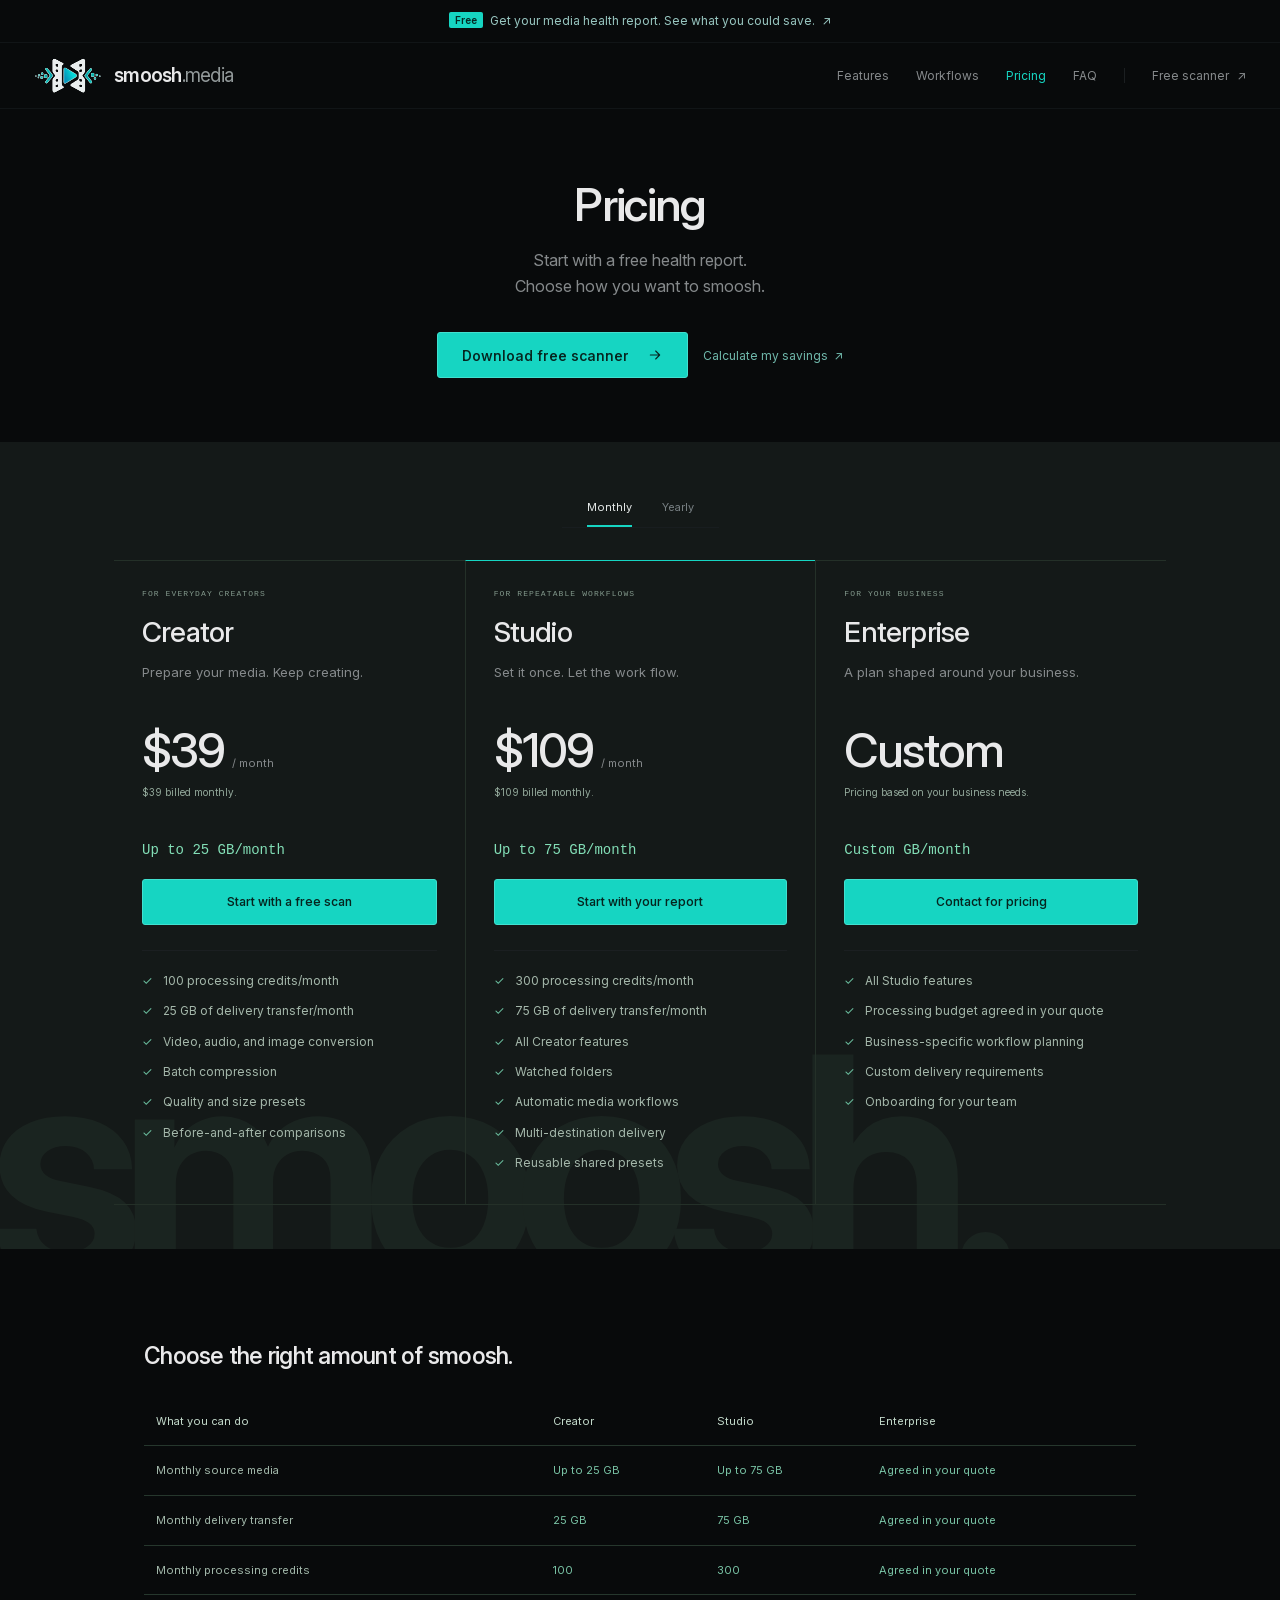
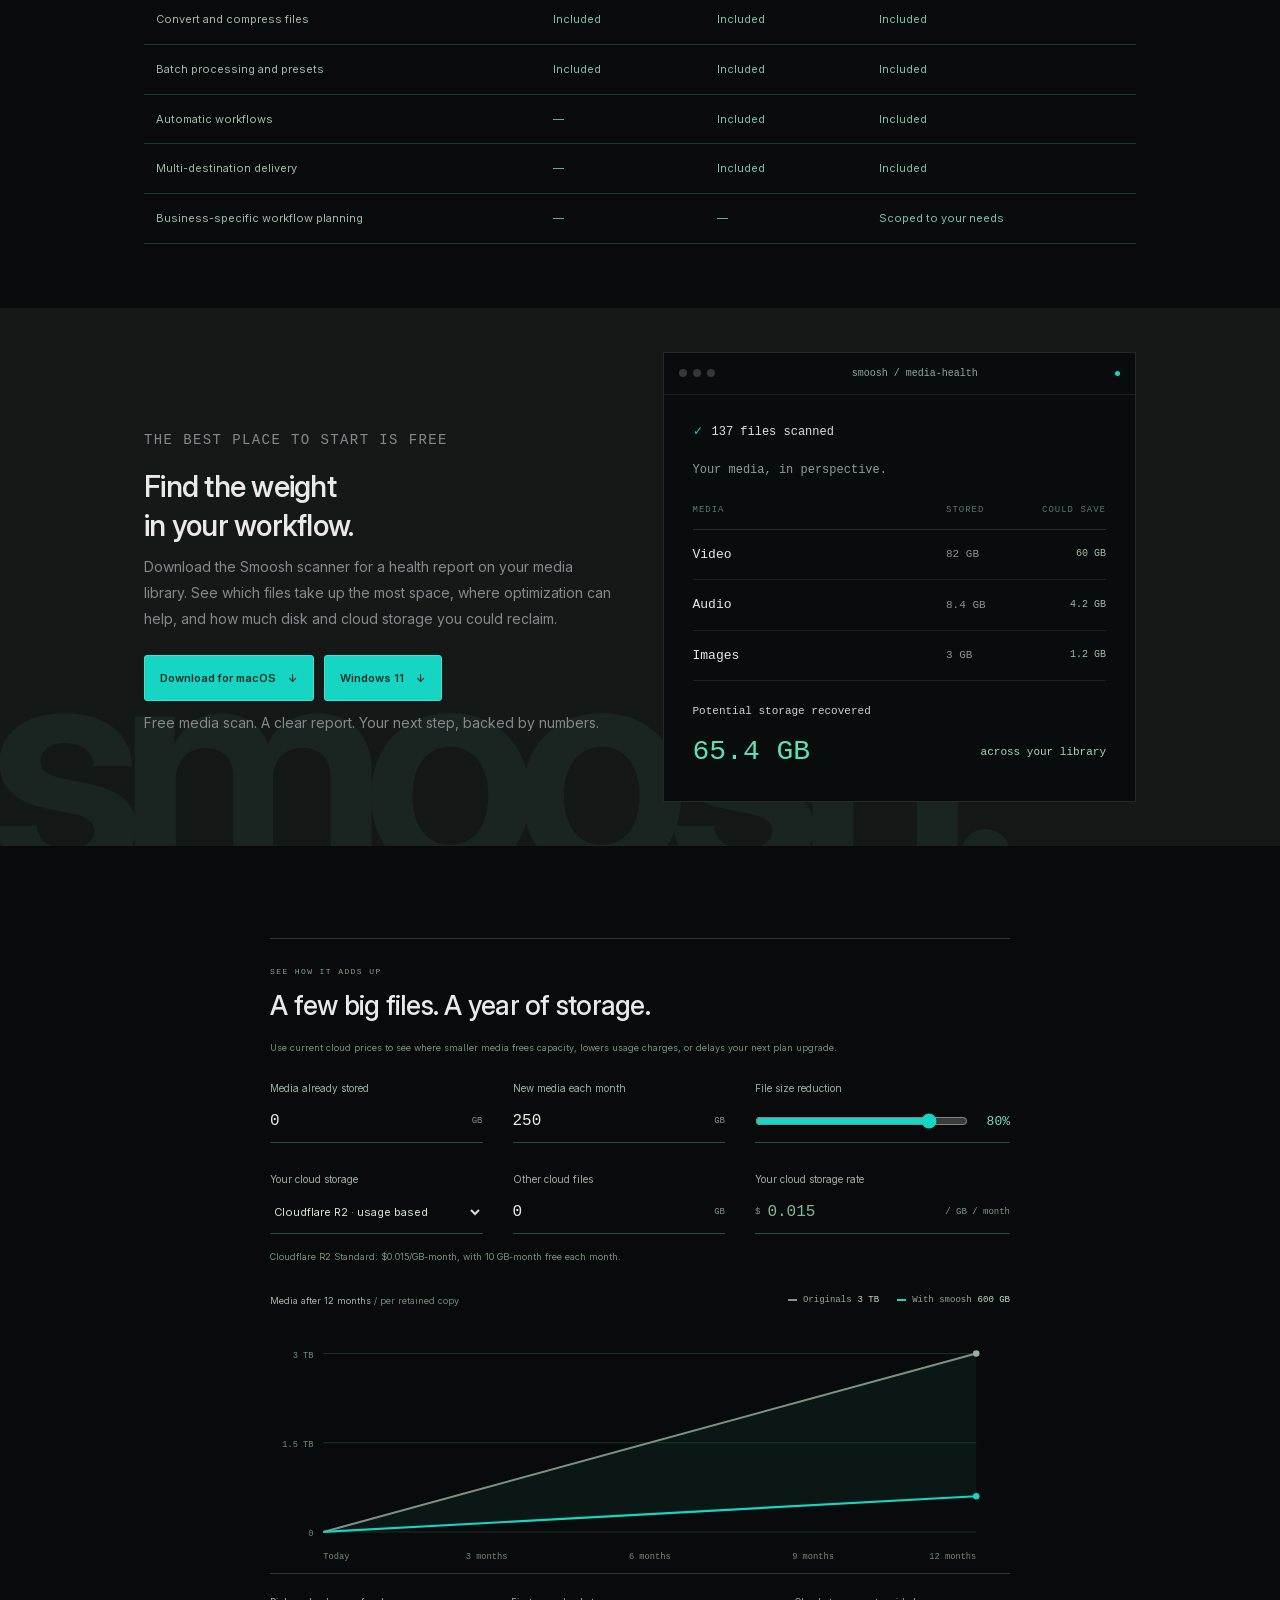
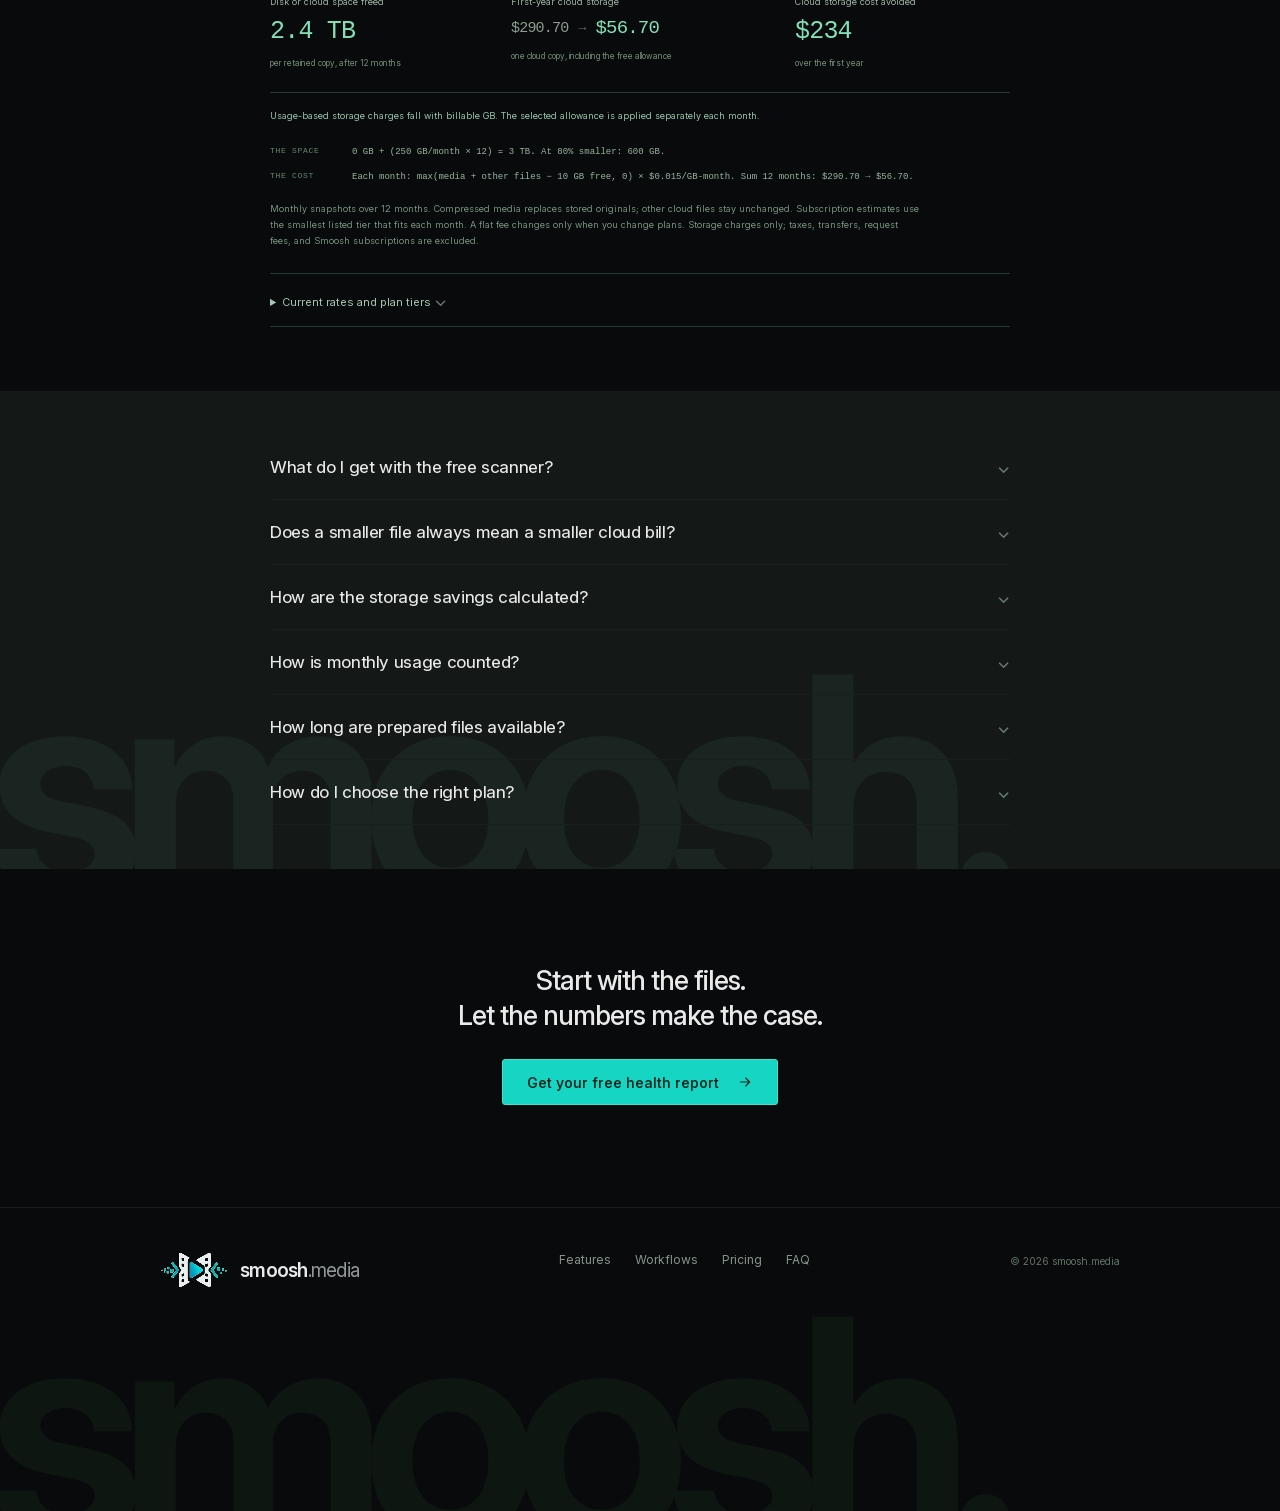
==== commit 2afee2f6: "Synchronize parallel distribution and add branded section bands" ====
--- a/pricing.html
+++ b/pricing.html
@@ -43,17 +43,23 @@
       <h1 id="pricing-title">Pricing</h1><p>Start with a free health report.<br>Choose how you want to smoosh.</p>
       <div class="hero-actions"><a class="button" href="#free-scan">Download free scanner <svg class="icon" aria-hidden="true"><use href="#icon-arrow"/></svg></a><a class="inline-link" href="#storage-savings">Calculate my savings <span aria-hidden="true">↗</span></a></div>
     </section>
-    <div class="workspace-tabs" id="billing" role="group" aria-label="Smoosh billing period"><button type="button" data-billing="monthly" aria-pressed="true">Monthly</button><button type="button" data-billing="annual" aria-pressed="false">Yearly</button></div>
-    <section class="use-cases content-width" id="plans" aria-label="Compare Smoosh plans">
-      <article class="use-case"><span class="use-case-label">FOR EVERYDAY CREATORS</span><h2>Creator</h2><p>Prepare your media. Keep creating.</p><p class="plan-price"><strong data-plan="creator">$39</strong><span>/ month</span></p><small data-billing-note="creator">$39 billed monthly.</small><p data-allowance="creator">Up to 25 GB/month</p><a class="button" href="#free-scan">Start with a free scan</a><ul><li>100 processing credits/month</li><li>25 GB of delivery transfer/month</li><li>Video, audio, and image conversion</li><li>Batch compression</li><li>Quality and size presets</li><li>Before-and-after comparisons</li></ul></article>
-      <article class="use-case"><span class="use-case-label">FOR REPEATABLE WORKFLOWS</span><h2>Studio</h2><p>Set it once. Let the work flow.</p><p class="plan-price"><strong data-plan="studio">$109</strong><span>/ month</span></p><small data-billing-note="studio">$109 billed monthly.</small><p data-allowance="studio">Up to 75 GB/month</p><a class="button" href="#free-scan">Start with your report</a><ul><li>300 processing credits/month</li><li>75 GB of delivery transfer/month</li><li>All Creator features</li><li>Watched folders</li><li>Automatic media workflows</li><li>Multi-destination delivery</li><li>Reusable shared presets</li></ul></article>
-      <article class="use-case" id="enterprise-plan"><span class="use-case-label">FOR YOUR BUSINESS</span><h2>Enterprise</h2><p>A plan shaped around your business.</p><p class="plan-price"><strong>Custom</strong></p><small>Pricing based on your business needs.</small><p data-allowance="enterprise">Custom GB/month</p><a class="button" data-enterprise-contact href="mailto:pricing@smoosh.media?subject=Enterprise%20pricing">Contact for pricing</a><ul><li>All Studio features</li><li>Processing budget agreed in your quote</li><li>Business-specific workflow planning</li><li>Custom delivery requirements</li><li>Onboarding for your team</li></ul></article>
-    </section>
+    <div class="section-band">
+      <span class="footer-wordmark" aria-hidden="true">smoosh.</span>
+      <div class="workspace-tabs" id="billing" role="group" aria-label="Smoosh billing period"><button type="button" data-billing="monthly" aria-pressed="true">Monthly</button><button type="button" data-billing="annual" aria-pressed="false">Yearly</button></div>
+      <section class="use-cases content-width" id="plans" aria-label="Compare Smoosh plans">
+        <article class="use-case"><span class="use-case-label">FOR EVERYDAY CREATORS</span><h2>Creator</h2><p>Prepare your media. Keep creating.</p><p class="plan-price"><strong data-plan="creator">$39</strong><span>/ month</span></p><small data-billing-note="creator">$39 billed monthly.</small><p data-allowance="creator">Up to 25 GB/month</p><a class="button" href="#free-scan">Start with a free scan</a><ul><li>100 processing credits/month</li><li>25 GB of delivery transfer/month</li><li>Video, audio, and image conversion</li><li>Batch compression</li><li>Quality and size presets</li><li>Before-and-after comparisons</li></ul></article>
+        <article class="use-case"><span class="use-case-label">FOR REPEATABLE WORKFLOWS</span><h2>Studio</h2><p>Set it once. Let the work flow.</p><p class="plan-price"><strong data-plan="studio">$109</strong><span>/ month</span></p><small data-billing-note="studio">$109 billed monthly.</small><p data-allowance="studio">Up to 75 GB/month</p><a class="button" href="#free-scan">Start with your report</a><ul><li>300 processing credits/month</li><li>75 GB of delivery transfer/month</li><li>All Creator features</li><li>Watched folders</li><li>Automatic media workflows</li><li>Multi-destination delivery</li><li>Reusable shared presets</li></ul></article>
+        <article class="use-case" id="enterprise-plan"><span class="use-case-label">FOR YOUR BUSINESS</span><h2>Enterprise</h2><p>A plan shaped around your business.</p><p class="plan-price"><strong>Custom</strong></p><small>Pricing based on your business needs.</small><p data-allowance="enterprise">Custom GB/month</p><a class="button" data-enterprise-contact href="mailto:pricing@smoosh.media?subject=Enterprise%20pricing">Contact for pricing</a><ul><li>All Studio features</li><li>Processing budget agreed in your quote</li><li>Business-specific workflow planning</li><li>Custom delivery requirements</li><li>Onboarding for your team</li></ul></article>
+      </section>
+    </div>
     <section class="content-width feature-section" id="plan-comparison" aria-labelledby="comparison-title"><div class="feature-copy"><h2 id="comparison-title">Choose the right amount of smoosh.</h2></div><div class="comparison-scroll" tabindex="0"><table><thead><tr><th scope="col">What you can do</th><th scope="col">Creator</th><th scope="col">Studio</th><th scope="col">Enterprise</th></tr></thead><tbody><tr><th scope="row">Monthly source media</th><td>Up to 25 GB</td><td>Up to 75 GB</td><td>Agreed in your quote</td></tr><tr><th scope="row">Monthly delivery transfer</th><td>25 GB</td><td>75 GB</td><td>Agreed in your quote</td></tr><tr><th scope="row">Monthly processing credits</th><td>100</td><td>300</td><td>Agreed in your quote</td></tr><tr><th scope="row">Convert and compress files</th><td>Included</td><td>Included</td><td>Included</td></tr><tr><th scope="row">Batch processing and presets</th><td>Included</td><td>Included</td><td>Included</td></tr><tr><th scope="row">Automatic workflows</th><td>—</td><td>Included</td><td>Included</td></tr><tr><th scope="row">Multi-destination delivery</th><td>—</td><td>Included</td><td>Included</td></tr><tr><th scope="row">Business-specific workflow planning</th><td>—</td><td>—</td><td>Scoped to your needs</td></tr></tbody></table></div></section>
-    <section class="feature-section content-width" id="free-scan" aria-labelledby="scan-title">
-      <div class="feature-copy"><p class="storage-eyebrow">THE BEST PLACE TO START IS FREE</p><h2 id="scan-title">Find the weight<br>in your workflow.</h2><p>Download the Smoosh scanner for a health report on your media library. See which files take up the most space, where optimization can help, and how much disk and cloud storage you could reclaim.</p><div class="hero-actions"><a class="button" href="https://downloads.smoosh.media/smoosh-scan-macos.dmg">Download for macOS <span aria-hidden="true">↓</span></a><a class="button" href="https://downloads.smoosh.media/smoosh-scan-windows-11.exe">Windows 11 <span aria-hidden="true">↓</span></a></div><p class="storage-model-note">Free media scan. A clear report. Your next step, backed by numbers.</p></div>
-      <div class="workflow-screen" aria-label="Media health report example"><div class="window-bar"><span class="window-dots" aria-hidden="true"><i></i><i></i><i></i></span><h3>smoosh / media-health</h3><span class="status-dot" aria-hidden="true"></span></div><div class="terminal-body"><p class="terminal-command"><span aria-hidden="true">✓</span> 137 files scanned</p><p class="terminal-heading">Your media, in perspective.</p><div class="queue"><div class="queue-header"><span>MEDIA</span><span>STORED</span><span>COULD SAVE</span></div><div class="queue-row"><span>Video</span><span class="queue-size">82 GB</span><span class="queue-state">60 GB</span></div><div class="queue-row"><span>Audio</span><span class="queue-size">8.4 GB</span><span class="queue-state">4.2 GB</span></div><div class="queue-row"><span>Images</span><span class="queue-size">3 GB</span><span class="queue-state">1.2 GB</span></div></div><div class="terminal-result"><p>Potential storage recovered</p><p class="result-sizes"><strong>65.4 GB</strong><span class="saved-label">across your library</span></p></div></div></div>
-    </section>
+    <div class="section-band">
+      <span class="footer-wordmark" aria-hidden="true">smoosh.</span>
+      <section class="feature-section content-width" id="free-scan" aria-labelledby="scan-title">
+        <div class="feature-copy"><p class="storage-eyebrow">THE BEST PLACE TO START IS FREE</p><h2 id="scan-title">Find the weight<br>in your workflow.</h2><p>Download the Smoosh scanner for a health report on your media library. See which files take up the most space, where optimization can help, and how much disk and cloud storage you could reclaim.</p><div class="hero-actions"><a class="button" href="https://downloads.smoosh.media/smoosh-scan-macos.dmg">Download for macOS <span aria-hidden="true">↓</span></a><a class="button" href="https://downloads.smoosh.media/smoosh-scan-windows-11.exe">Windows 11 <span aria-hidden="true">↓</span></a></div><p class="storage-model-note">Free media scan. A clear report. Your next step, backed by numbers.</p></div>
+        <div class="workflow-screen" aria-label="Media health report example"><div class="window-bar"><span class="window-dots" aria-hidden="true"><i></i><i></i><i></i></span><h3>smoosh / media-health</h3><span class="status-dot" aria-hidden="true"></span></div><div class="terminal-body"><p class="terminal-command"><span aria-hidden="true">✓</span> 137 files scanned</p><p class="terminal-heading">Your media, in perspective.</p><div class="queue"><div class="queue-header"><span>MEDIA</span><span>STORED</span><span>COULD SAVE</span></div><div class="queue-row"><span>Video</span><span class="queue-size">82 GB</span><span class="queue-state">60 GB</span></div><div class="queue-row"><span>Audio</span><span class="queue-size">8.4 GB</span><span class="queue-state">4.2 GB</span></div><div class="queue-row"><span>Images</span><span class="queue-size">3 GB</span><span class="queue-state">1.2 GB</span></div></div><div class="terminal-result"><p>Potential storage recovered</p><p class="result-sizes"><strong>65.4 GB</strong><span class="saved-label">across your library</span></p></div></div></div>
+      </section>
+    </div>
     <section class="feature-section content-width" id="pricing-savings" aria-label="Storage savings calculator">
       <div class="storage-calculator" id="storage-savings" aria-labelledby="storage-title">
         <p class="storage-eyebrow">SEE HOW IT ADDS UP</p>
@@ -97,14 +103,17 @@
         <details id="storage-sources"><summary>Current rates and plan tiers <span aria-hidden="true">⌄</span></summary><p class="storage-model-note">US prices in USD, monthly billing. Verified November 2, 2026. Provider bundles may include benefits beyond storage.</p><div class="comparison-scroll" tabindex="0"><table><thead><tr><th scope="col">Provider</th><th scope="col">Capacity / monthly price</th><th scope="col">Source</th></tr></thead><tbody id="storage-rate-rows"></tbody></table></div></details>
       </div>
     </section>
-    <section class="faq content-width" id="faq" aria-label="Pricing questions">
-      <details><summary>What do I get with the free scanner?<span aria-hidden="true">⌄</span></summary><p>A health report for your media library: file sizes and formats, the biggest optimization opportunities, and potential disk and cloud-storage savings. Download it for macOS or Windows 11.</p></details>
-      <details><summary>Does a smaller file always mean a smaller cloud bill?<span aria-hidden="true">⌄</span></summary><p>With usage-based storage, reducing billable storage can lower charges directly. With Google One, iCloud+, and Dropbox, savings depend on moving to a smaller tier or delaying an upgrade. Staying on the same flat-fee plan gives you more headroom at the same price.</p></details>
-      <details><summary>How are the storage savings calculated?<span aria-hidden="true">⌄</span></summary><p>The calculator retains each monthly batch through month 12, applies your chosen size reduction to media, and keeps other cloud files unchanged. It prices each monthly snapshot using the selected provider. The equations and source prices are shown with the results.</p></details>
-      <details><summary>How is monthly usage counted?<span aria-hidden="true">⌄</span></summary><p>Source GB count each processing run before compression. Delivery GB count every copy sent to a destination. Each conversion uses at least one processing credit; longer conversions use more. All allowances reset monthly, including on yearly plans. Additional usage is agreed before processing.</p></details>
-      <details><summary>How long are prepared files available?<span aria-hidden="true">⌄</span></summary><p>Prepared files are available for delivery for 48 hours. Completed deliveries stay in the destinations you choose.</p></details>
-      <details><summary>How do I choose the right plan?<span aria-hidden="true">⌄</span></summary><p>Creator is for preparing media on demand, with batch processing and quality presets. Studio adds watched folders, automatic workflows, shared presets, and multi-destination delivery. Enterprise is priced around your business needs, media volume, and delivery requirements. The free scanner is available separately to help you understand your library first.</p></details>
-    </section>
+    <div class="section-band">
+      <span class="footer-wordmark" aria-hidden="true">smoosh.</span>
+      <section class="faq content-width" id="faq" aria-label="Pricing questions">
+        <details><summary>What do I get with the free scanner?<span aria-hidden="true">⌄</span></summary><p>A health report for your media library: file sizes and formats, the biggest optimization opportunities, and potential disk and cloud-storage savings. Download it for macOS or Windows 11.</p></details>
+        <details><summary>Does a smaller file always mean a smaller cloud bill?<span aria-hidden="true">⌄</span></summary><p>With usage-based storage, reducing billable storage can lower charges directly. With Google One, iCloud+, and Dropbox, savings depend on moving to a smaller tier or delaying an upgrade. Staying on the same flat-fee plan gives you more headroom at the same price.</p></details>
+        <details><summary>How are the storage savings calculated?<span aria-hidden="true">⌄</span></summary><p>The calculator retains each monthly batch through month 12, applies your chosen size reduction to media, and keeps other cloud files unchanged. It prices each monthly snapshot using the selected provider. The equations and source prices are shown with the results.</p></details>
+        <details><summary>How is monthly usage counted?<span aria-hidden="true">⌄</span></summary><p>Source GB count each processing run before compression. Delivery GB count every copy sent to a destination. Each conversion uses at least one processing credit; longer conversions use more. All allowances reset monthly, including on yearly plans. Additional usage is agreed before processing.</p></details>
+        <details><summary>How long are prepared files available?<span aria-hidden="true">⌄</span></summary><p>Prepared files are available for delivery for 48 hours. Completed deliveries stay in the destinations you choose.</p></details>
+        <details><summary>How do I choose the right plan?<span aria-hidden="true">⌄</span></summary><p>Creator is for preparing media on demand, with batch processing and quality presets. Studio adds watched folders, automatic workflows, shared presets, and multi-destination delivery. Enterprise is priced around your business needs, media volume, and delivery requirements. The free scanner is available separately to help you understand your library first.</p></details>
+      </section>
+    </div>
     <section class="closing content-width"><h2>Start with the files.<br>Let the numbers make the case.</h2><a class="button" href="#free-scan">Get your free health report <svg class="icon" aria-hidden="true"><use href="#icon-arrow"/></svg></a></section>
   </main>
   <footer class="site-footer"><div class="footer-inner"><a class="brand" href="./"><span class="brand-logo" aria-hidden="true"><img src="assets/logo-dark.svg" alt="" width="1080" height="560" decoding="async"></span>smoosh<span class="brand-domain">.media</span></a><div><a href="./#compress">Features</a><a href="./#automate">Workflows</a><a href="pricing.html">Pricing</a><a href="#faq">FAQ</a></div><span>© 2026 smoosh.media</span></div><span class="footer-wordmark" aria-hidden="true">smoosh.</span></footer>
--- a/styles.css
+++ b/styles.css
@@ -157,17 +157,21 @@
 .mini-mark { width: 68px; }
 .pipeline-line { height: 1px; max-width: 110px; flex: 1; background: #283a30; margin: 36px 12px 0; position: relative; overflow: visible; }
 .pipeline-line i { position: absolute; top: 50%; left: 0; width: min(var(--pulse-width), 100%); height: var(--pulse-height); background: #4ad3a9; transform: translateY(-50%); animation: travel var(--travel-duration) linear infinite; }
-.pipeline-incoming { --pulse-width: 28px; --pulse-height: 7px; --travel-duration: 4.6s; }
-.pipeline-outgoing { margin-right: 0; --pulse-width: 8px; --pulse-height: 3px; --travel-duration: 1.1s; }
-.pipeline-outgoing i:nth-child(2) { animation-delay: -.55s; }
+.pipeline-incoming { --pulse-width: 28px; --pulse-height: 7px; --travel-duration: 2.8s; }
+.pipeline-outgoing { margin-right: 0; --pulse-width: 8px; --pulse-height: 3px; --travel-duration: 2.4s; }
+.pipeline-outgoing i { animation-name: distribute-trunk; }
+.pipeline-outgoing i:nth-child(2) { animation-delay: -1.2s; }
 .distribution-map { display: block; width: 133px; height: 72px; }
 .distribution-packet { fill: #4ad3a9; transform: translate(20px,36px); }
-.packet-social { animation: distribute-social 1.5s linear infinite; animation-delay: -.2s; }
-.packet-web { animation: distribute-web 1.2s linear infinite; animation-delay: -.6s; }
-.packet-clients { animation: distribute-clients 1.5s linear infinite; animation-delay: -.9s; }
-@keyframes distribute-social { 0% { transform: translate(0px,36px); opacity: 0; } 15% { opacity: 1; } 30% { transform: translate(20px,36px); } 65% { transform: translate(20px,12px); } 90% { opacity: 1; } 100% { transform: translate(50px,12px); opacity: 0; } }
-@keyframes distribute-web { 0% { transform: translate(0px,36px); opacity: 0; } 15%,85% { opacity: 1; } 100% { transform: translate(50px,36px); opacity: 0; } }
-@keyframes distribute-clients { 0% { transform: translate(0px,36px); opacity: 0; } 15% { opacity: 1; } 30% { transform: translate(20px,36px); } 65% { transform: translate(20px,60px); } 90% { opacity: 1; } 100% { transform: translate(50px,60px); opacity: 0; } }
+.packet-social { animation: distribute-social 2.4s linear infinite; }
+.packet-web { animation: distribute-web 2.4s linear infinite; }
+.packet-clients { animation: distribute-clients 2.4s linear infinite; }
+.distribution-batch-offset .distribution-packet { animation-delay: -1.2s; }
+/* Each trunk packet becomes three simultaneous branches on one shared cycle. */
+@keyframes distribute-trunk { 0% { left: 0; transform: translate(0,-50%); opacity: 0; } 6% { opacity: 1; } 45% { left: 100%; transform: translate(-100%,-50%); opacity: 1; } 49%,100% { left: 100%; transform: translate(-100%,-50%); opacity: 0; } }
+@keyframes distribute-social { 0%,44% { transform: translate(0px,36px); opacity: 0; } 45% { transform: translate(0px,36px); opacity: 1; } 55% { transform: translate(20px,36px); } 70% { transform: translate(20px,12px); } 90% { transform: translate(50px,12px); opacity: 1; } 95%,100% { transform: translate(50px,12px); opacity: 0; } }
+@keyframes distribute-web { 0%,44% { transform: translate(0px,36px); opacity: 0; } 45% { transform: translate(0px,36px); opacity: 1; } 55% { transform: translate(20px,36px); } 70% { transform: translate(35px,36px); } 90% { transform: translate(50px,36px); opacity: 1; } 95%,100% { transform: translate(50px,36px); opacity: 0; } }
+@keyframes distribute-clients { 0%,44% { transform: translate(0px,36px); opacity: 0; } 45% { transform: translate(0px,36px); opacity: 1; } 55% { transform: translate(20px,36px); } 70% { transform: translate(20px,60px); } 90% { transform: translate(50px,60px); opacity: 1; } 95%,100% { transform: translate(50px,60px); opacity: 0; } }
 .activity-feed { padding: 0 20px 5px; }
 .activity-row { display: flex; align-items: center; gap: 25px; border-top: 1px solid #1c2721; padding: 13px 0; font: 9px var(--mono); color: #8ca091; animation: feed-entry 8s infinite; }
 .activity-row:nth-child(2) { animation-delay: .3s; }
@@ -262,7 +266,9 @@
   .pipeline-step>span:not(.mini-mark) { grid-column: 2; align-self: end; font-size: 12px; line-height: 1.4; }
   .pipeline-step small { grid-column: 2; align-self: start; margin-top: 0; font-size: 9px; line-height: 1.6; }
   .pipeline-line { flex: none; width: 1px; height: 28px; margin: 3px 0 3px 36px; }
-  .pipeline-line i { top: 0; left: 50%; width: var(--pulse-height); height: min(var(--pulse-width),100%); transform: translate(-50%,0); animation-name: travel-down; }
+  .pipeline-line i { top: 0; left: 50%; width: var(--pulse-height); height: min(var(--pulse-width),60%); transform: translate(-50%,0); animation-name: travel-down; }
+  .pipeline-outgoing i { animation-name: distribute-trunk-down; }
+  @keyframes distribute-trunk-down { 0% { top: 0; transform: translate(-50%,0); opacity: 0; } 6% { opacity: 1; } 45% { top: 100%; transform: translate(-50%,-100%); opacity: 1; } 49%,100% { top: 100%; transform: translate(-50%,-100%); opacity: 0; } }
   .distribution-map { width: 90px; height: auto; }
   .pipeline-distribution-step .pipeline-glyph { width: 90px; }
   .pipeline-distribution-step small { max-width: 180px; }
@@ -482,3 +488,15 @@
   .storage-calculator h2 { font-size: 23px; }
   #pricing-hero .hero-actions { gap: 20px; }
 }
+
+/* Full-width alternate bands share the footer's existing brand wordmark. */
+.section-band { position: relative; isolation: isolate; overflow: hidden; margin-top: 64px; padding-block: 44px; background: #141918; }
+.section-band>.footer-wordmark { z-index: -1; color: #293b31; opacity: .32; pointer-events: none; }
+.section-band>section { margin-block: 0; }
+.section-band>#plans { margin-top: 0; }
+.section-band>#billing { margin: 0 auto 32px; }
+.section-band>.closing { padding-block: 38px; }
+@media(max-width:680px) {
+  .section-band { margin-top: 48px; padding-block: 32px; }
+  .section-band>.closing { padding-block: 25px; }
+}
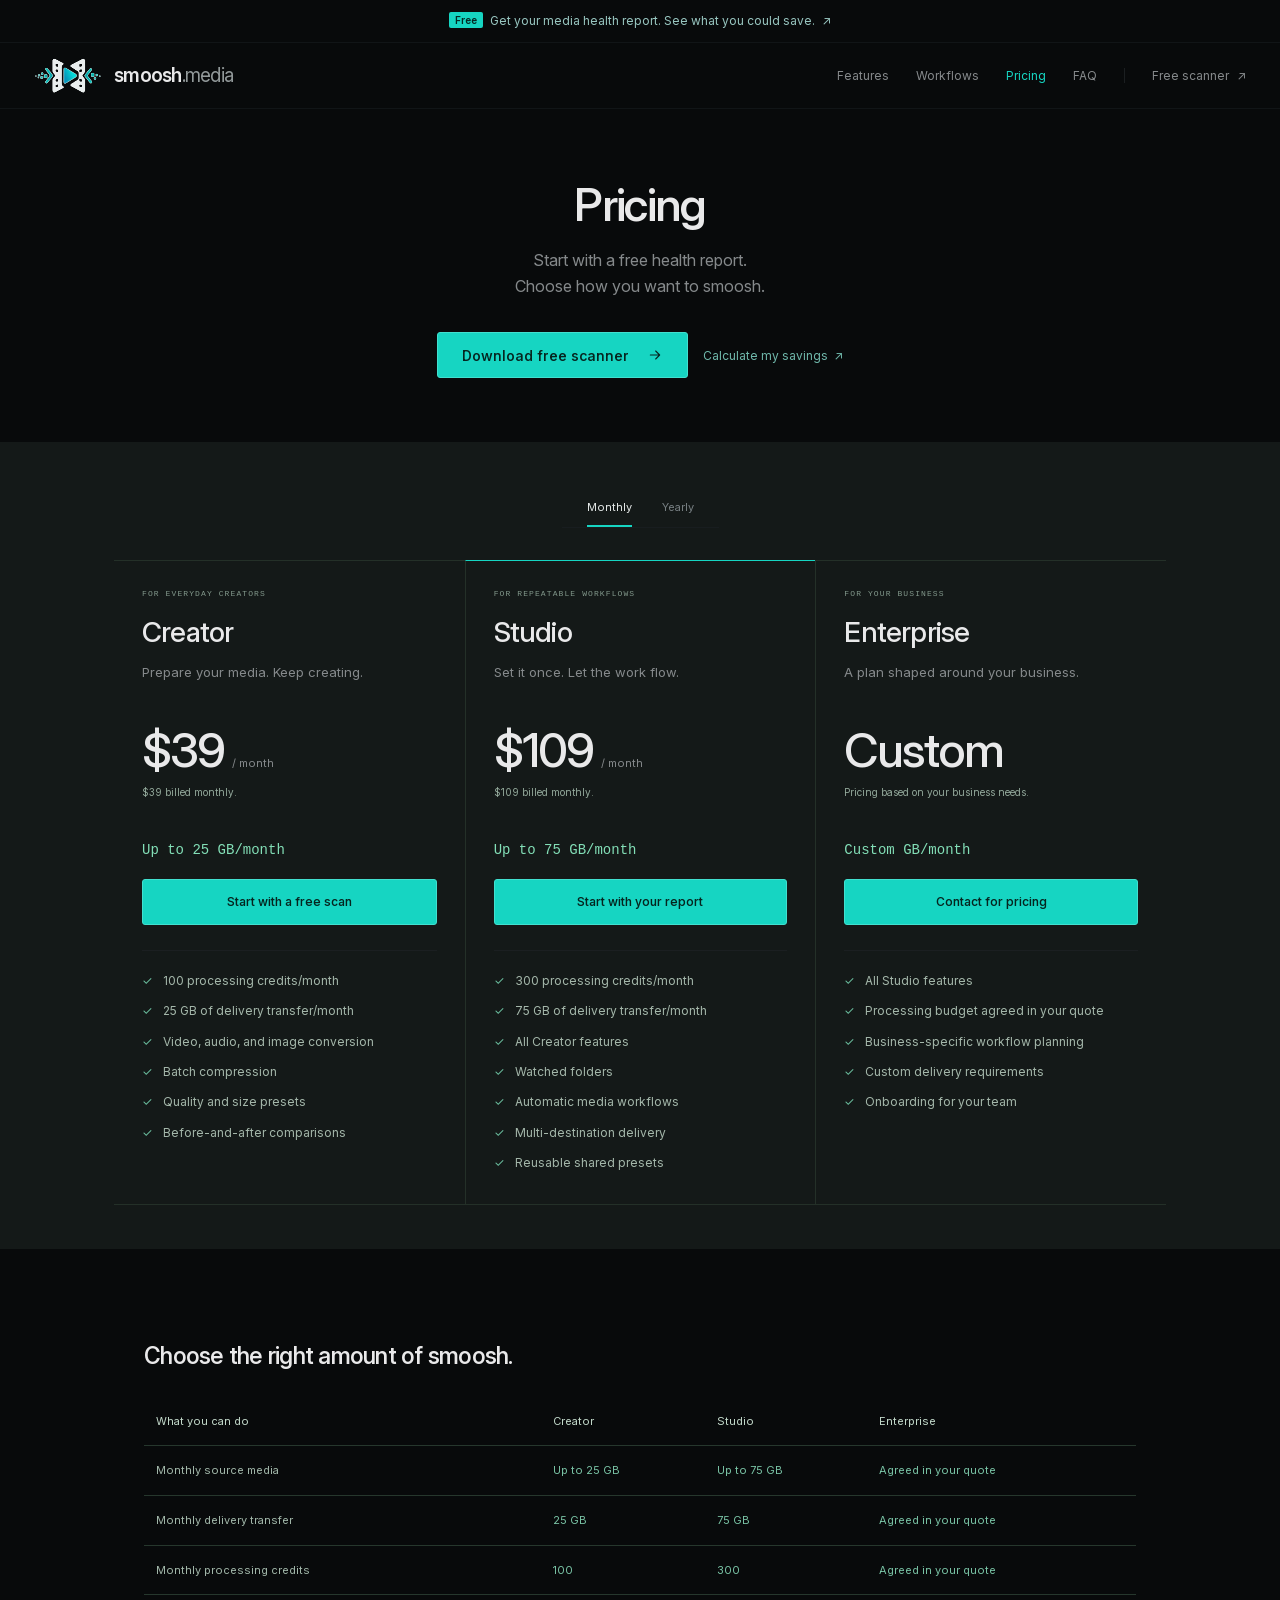
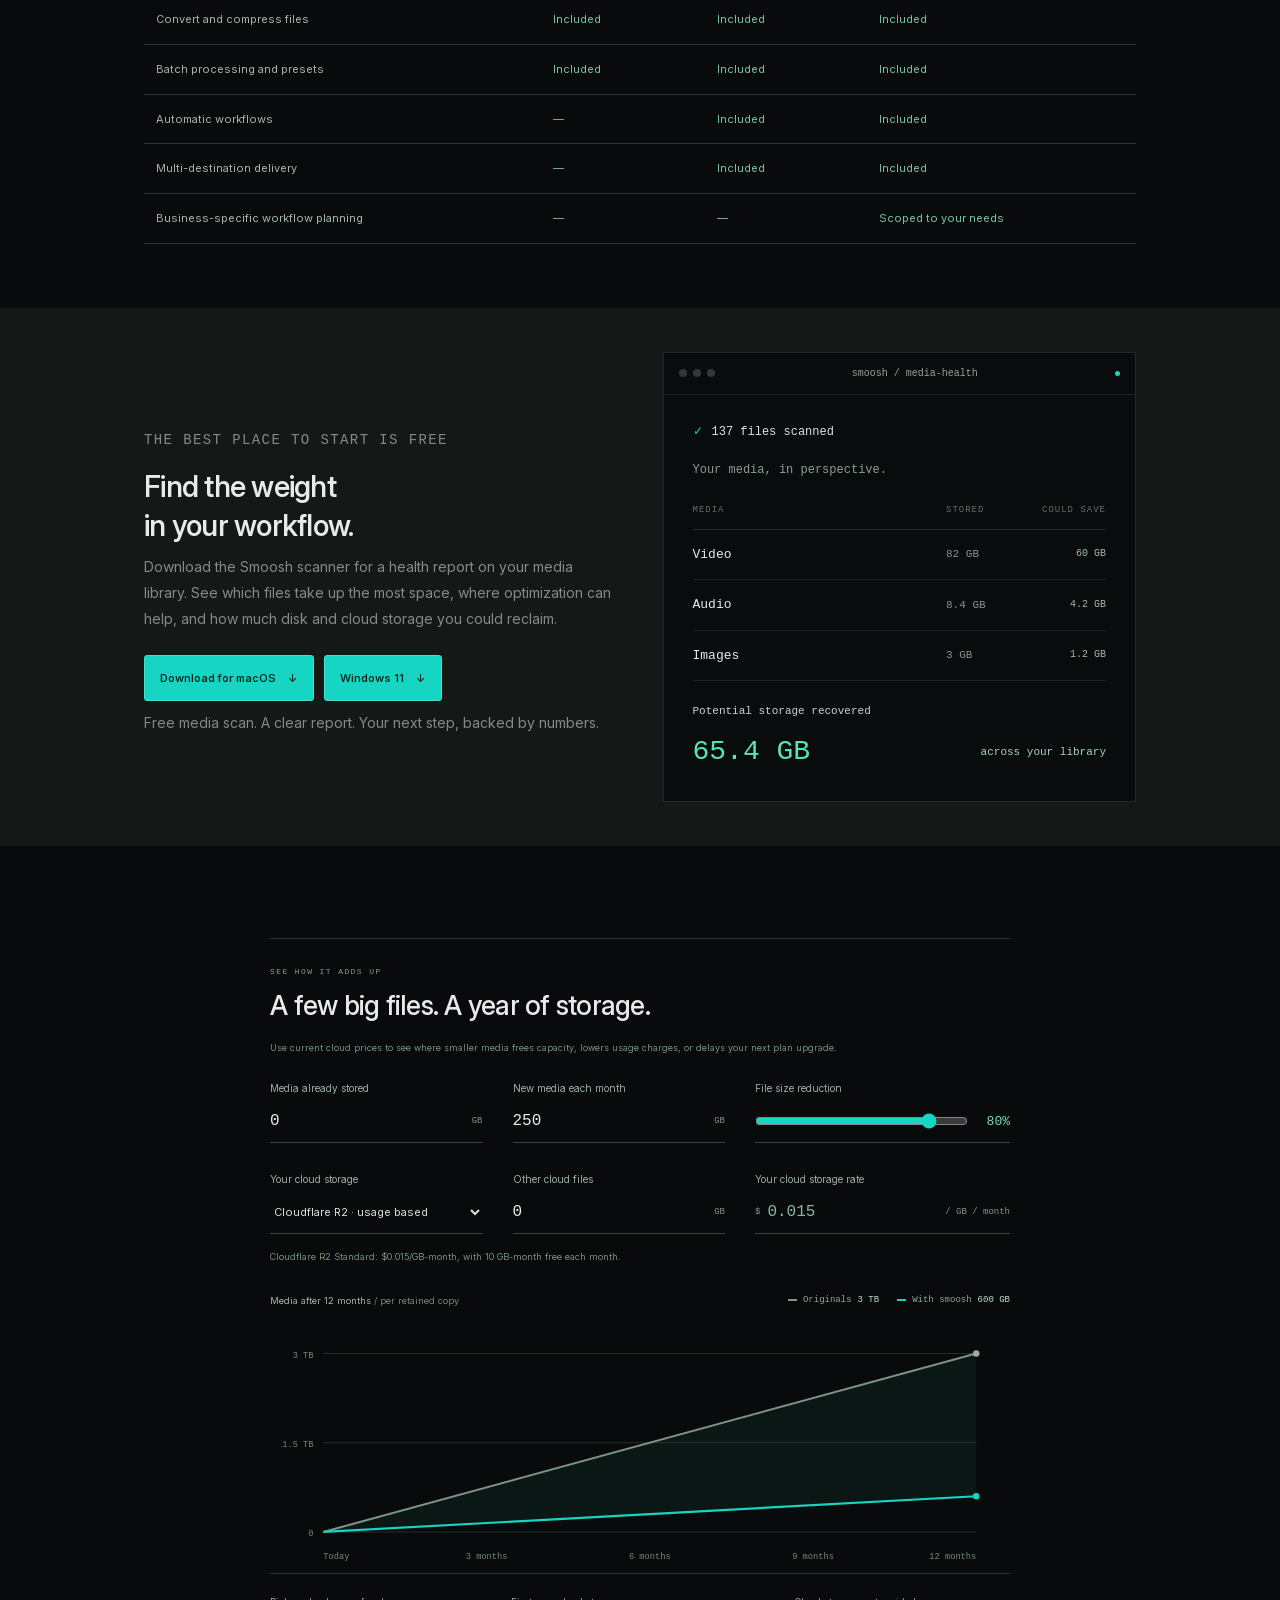
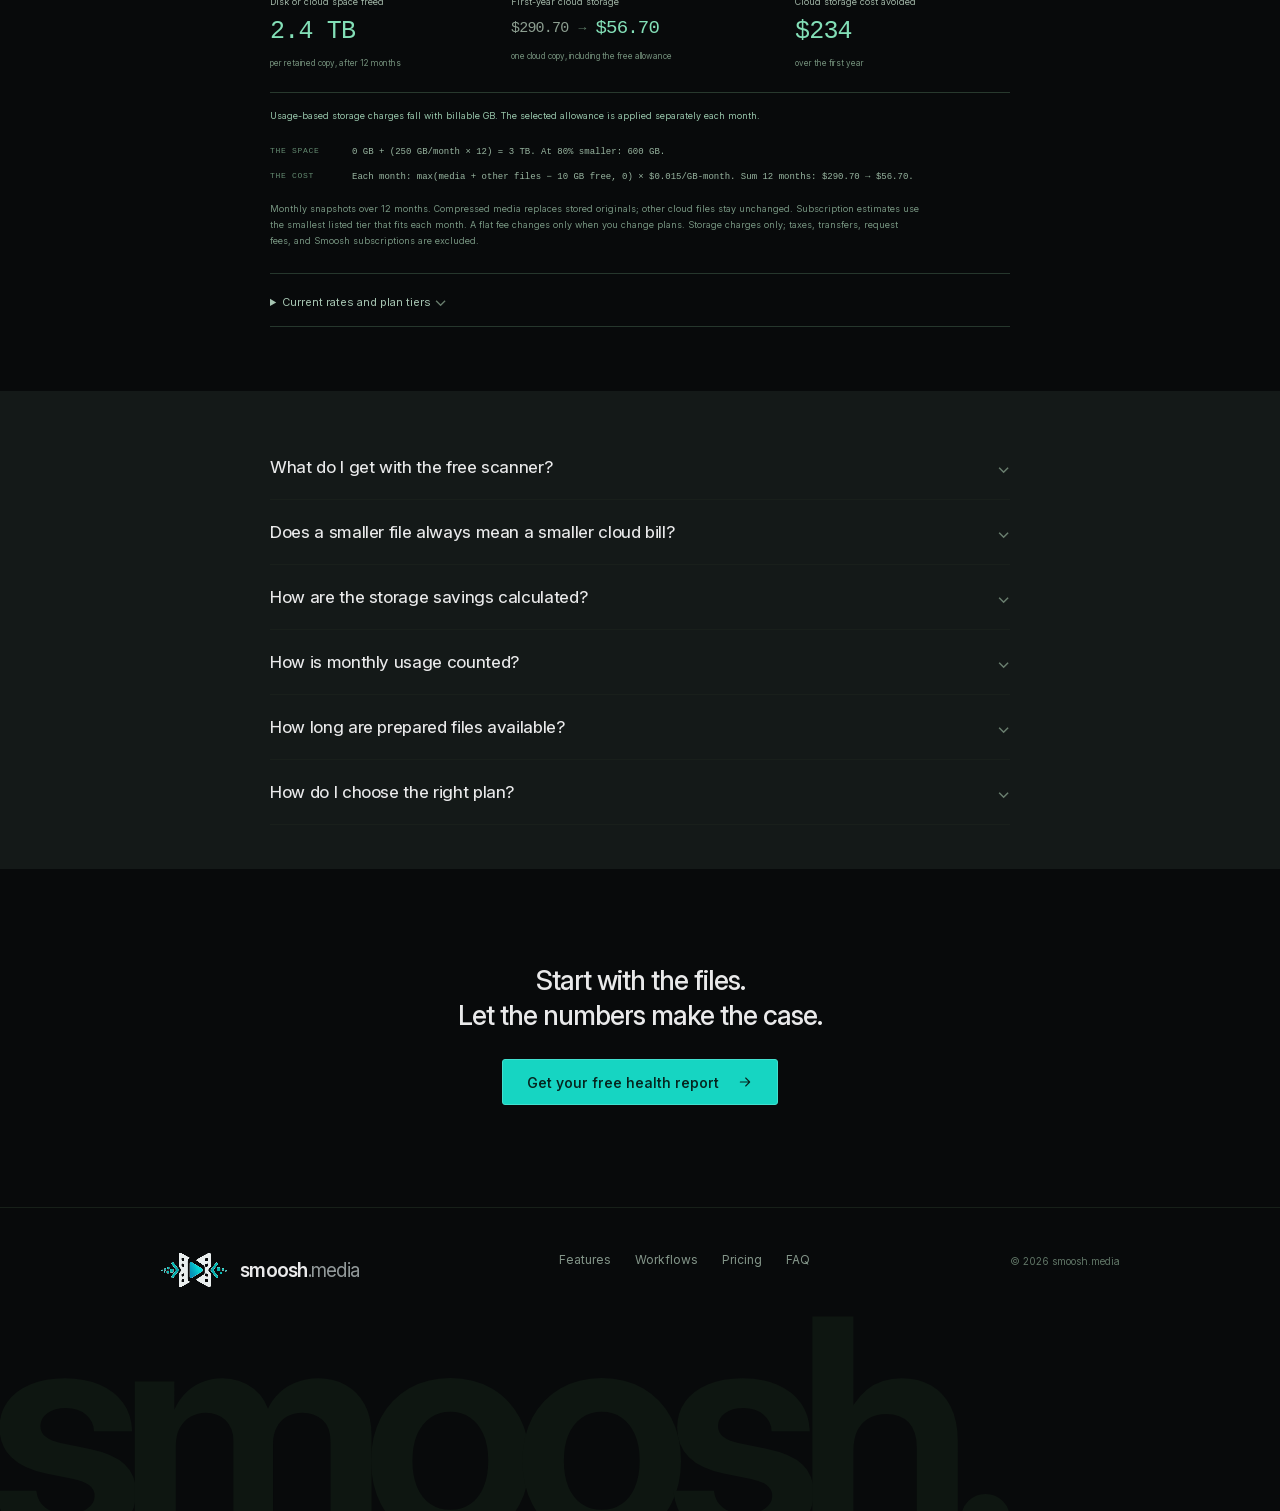
==== commit 3a18de9a: "Remove wordmarks from section bands" ====
--- a/pricing.html
+++ b/pricing.html
@@ -44,7 +44,6 @@
       <div class="hero-actions"><a class="button" href="#free-scan">Download free scanner <svg class="icon" aria-hidden="true"><use href="#icon-arrow"/></svg></a><a class="inline-link" href="#storage-savings">Calculate my savings <span aria-hidden="true">↗</span></a></div>
     </section>
     <div class="section-band">
-      <span class="footer-wordmark" aria-hidden="true">smoosh.</span>
       <div class="workspace-tabs" id="billing" role="group" aria-label="Smoosh billing period"><button type="button" data-billing="monthly" aria-pressed="true">Monthly</button><button type="button" data-billing="annual" aria-pressed="false">Yearly</button></div>
       <section class="use-cases content-width" id="plans" aria-label="Compare Smoosh plans">
         <article class="use-case"><span class="use-case-label">FOR EVERYDAY CREATORS</span><h2>Creator</h2><p>Prepare your media. Keep creating.</p><p class="plan-price"><strong data-plan="creator">$39</strong><span>/ month</span></p><small data-billing-note="creator">$39 billed monthly.</small><p data-allowance="creator">Up to 25 GB/month</p><a class="button" href="#free-scan">Start with a free scan</a><ul><li>100 processing credits/month</li><li>25 GB of delivery transfer/month</li><li>Video, audio, and image conversion</li><li>Batch compression</li><li>Quality and size presets</li><li>Before-and-after comparisons</li></ul></article>
@@ -54,7 +53,6 @@
     </div>
     <section class="content-width feature-section" id="plan-comparison" aria-labelledby="comparison-title"><div class="feature-copy"><h2 id="comparison-title">Choose the right amount of smoosh.</h2></div><div class="comparison-scroll" tabindex="0"><table><thead><tr><th scope="col">What you can do</th><th scope="col">Creator</th><th scope="col">Studio</th><th scope="col">Enterprise</th></tr></thead><tbody><tr><th scope="row">Monthly source media</th><td>Up to 25 GB</td><td>Up to 75 GB</td><td>Agreed in your quote</td></tr><tr><th scope="row">Monthly delivery transfer</th><td>25 GB</td><td>75 GB</td><td>Agreed in your quote</td></tr><tr><th scope="row">Monthly processing credits</th><td>100</td><td>300</td><td>Agreed in your quote</td></tr><tr><th scope="row">Convert and compress files</th><td>Included</td><td>Included</td><td>Included</td></tr><tr><th scope="row">Batch processing and presets</th><td>Included</td><td>Included</td><td>Included</td></tr><tr><th scope="row">Automatic workflows</th><td>—</td><td>Included</td><td>Included</td></tr><tr><th scope="row">Multi-destination delivery</th><td>—</td><td>Included</td><td>Included</td></tr><tr><th scope="row">Business-specific workflow planning</th><td>—</td><td>—</td><td>Scoped to your needs</td></tr></tbody></table></div></section>
     <div class="section-band">
-      <span class="footer-wordmark" aria-hidden="true">smoosh.</span>
       <section class="feature-section content-width" id="free-scan" aria-labelledby="scan-title">
         <div class="feature-copy"><p class="storage-eyebrow">THE BEST PLACE TO START IS FREE</p><h2 id="scan-title">Find the weight<br>in your workflow.</h2><p>Download the Smoosh scanner for a health report on your media library. See which files take up the most space, where optimization can help, and how much disk and cloud storage you could reclaim.</p><div class="hero-actions"><a class="button" href="https://downloads.smoosh.media/smoosh-scan-macos.dmg">Download for macOS <span aria-hidden="true">↓</span></a><a class="button" href="https://downloads.smoosh.media/smoosh-scan-windows-11.exe">Windows 11 <span aria-hidden="true">↓</span></a></div><p class="storage-model-note">Free media scan. A clear report. Your next step, backed by numbers.</p></div>
         <div class="workflow-screen" aria-label="Media health report example"><div class="window-bar"><span class="window-dots" aria-hidden="true"><i></i><i></i><i></i></span><h3>smoosh / media-health</h3><span class="status-dot" aria-hidden="true"></span></div><div class="terminal-body"><p class="terminal-command"><span aria-hidden="true">✓</span> 137 files scanned</p><p class="terminal-heading">Your media, in perspective.</p><div class="queue"><div class="queue-header"><span>MEDIA</span><span>STORED</span><span>COULD SAVE</span></div><div class="queue-row"><span>Video</span><span class="queue-size">82 GB</span><span class="queue-state">60 GB</span></div><div class="queue-row"><span>Audio</span><span class="queue-size">8.4 GB</span><span class="queue-state">4.2 GB</span></div><div class="queue-row"><span>Images</span><span class="queue-size">3 GB</span><span class="queue-state">1.2 GB</span></div></div><div class="terminal-result"><p>Potential storage recovered</p><p class="result-sizes"><strong>65.4 GB</strong><span class="saved-label">across your library</span></p></div></div></div>
@@ -104,7 +102,6 @@
       </div>
     </section>
     <div class="section-band">
-      <span class="footer-wordmark" aria-hidden="true">smoosh.</span>
       <section class="faq content-width" id="faq" aria-label="Pricing questions">
         <details><summary>What do I get with the free scanner?<span aria-hidden="true">⌄</span></summary><p>A health report for your media library: file sizes and formats, the biggest optimization opportunities, and potential disk and cloud-storage savings. Download it for macOS or Windows 11.</p></details>
         <details><summary>Does a smaller file always mean a smaller cloud bill?<span aria-hidden="true">⌄</span></summary><p>With usage-based storage, reducing billable storage can lower charges directly. With Google One, iCloud+, and Dropbox, savings depend on moving to a smaller tier or delaying an upgrade. Staying on the same flat-fee plan gives you more headroom at the same price.</p></details>
--- a/styles.css
+++ b/styles.css
@@ -489,9 +489,8 @@
   #pricing-hero .hero-actions { gap: 20px; }
 }
 
-/* Full-width alternate bands share the footer's existing brand wordmark. */
+/* Full-width alternating section backgrounds. */
 .section-band { position: relative; isolation: isolate; overflow: hidden; margin-top: 64px; padding-block: 44px; background: #141918; }
-.section-band>.footer-wordmark { z-index: -1; color: #293b31; opacity: .32; pointer-events: none; }
 .section-band>section { margin-block: 0; }
 .section-band>#plans { margin-top: 0; }
 .section-band>#billing { margin: 0 auto 32px; }
